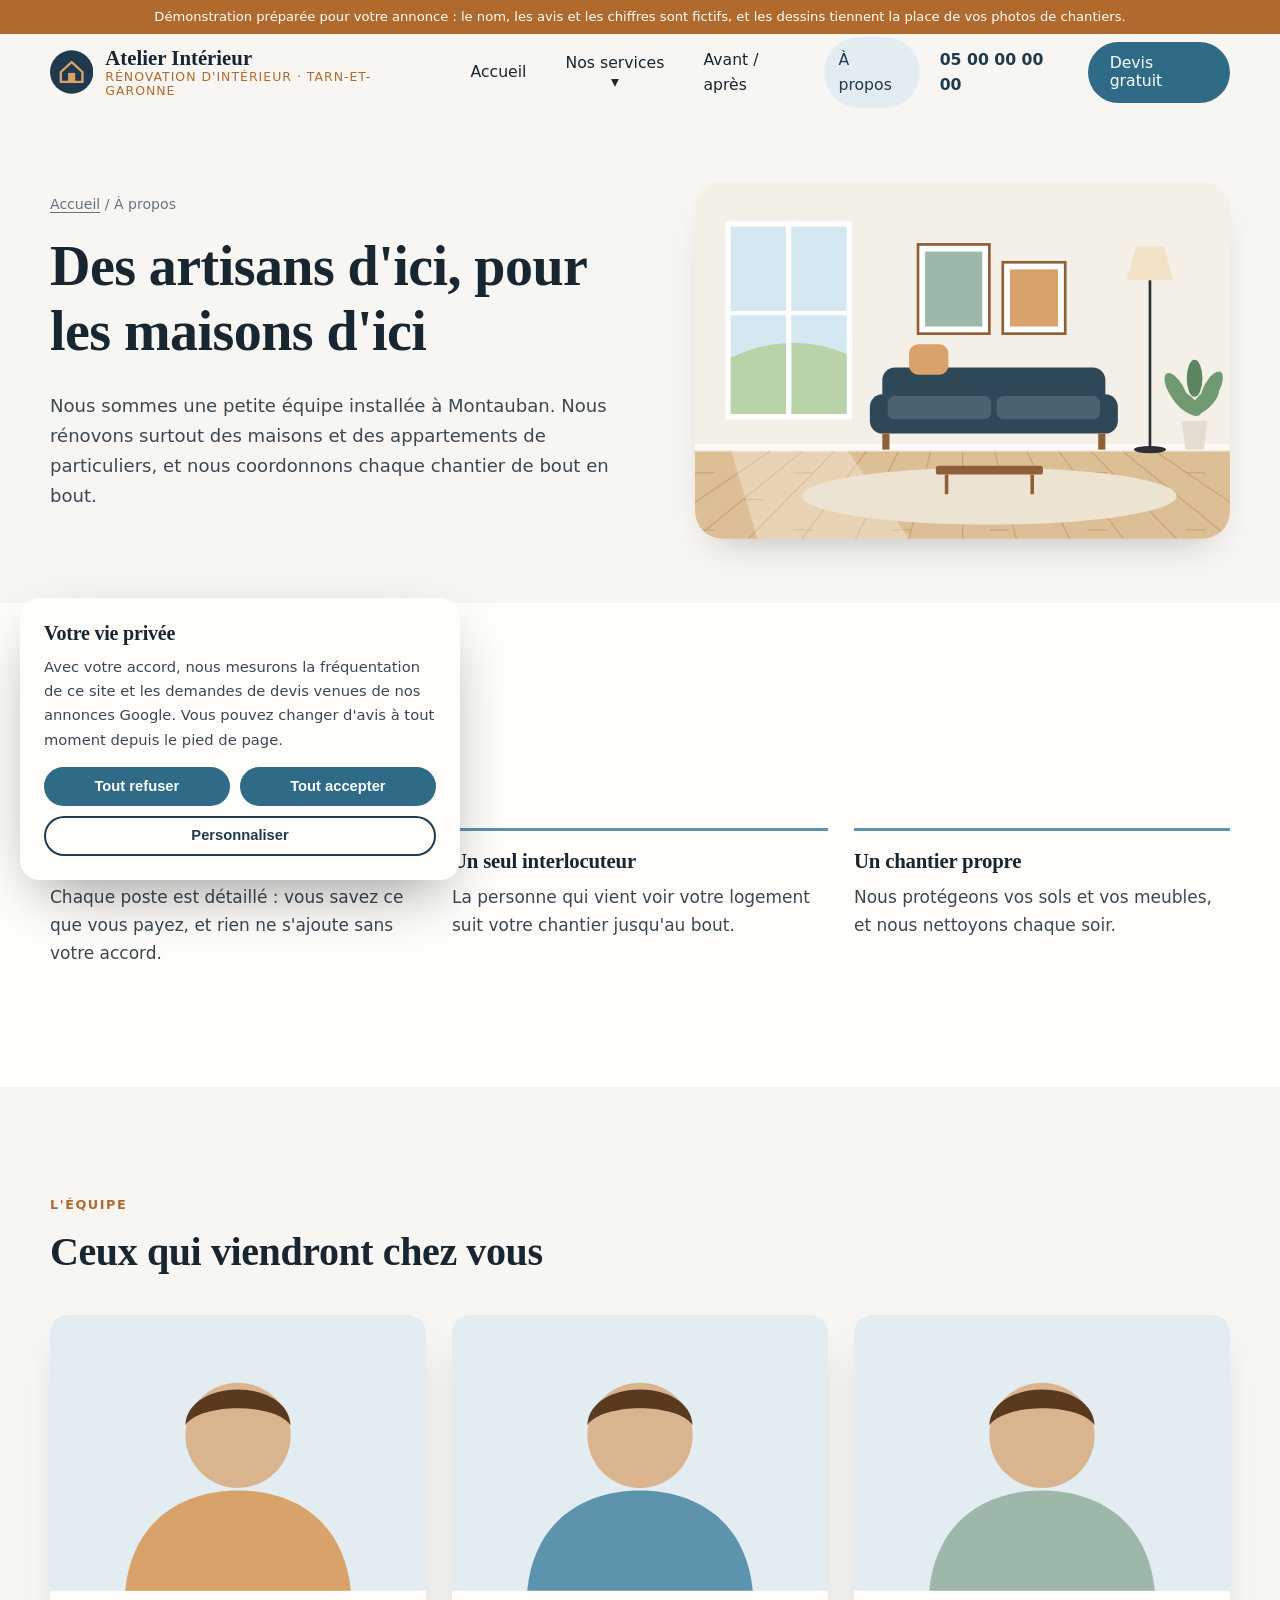
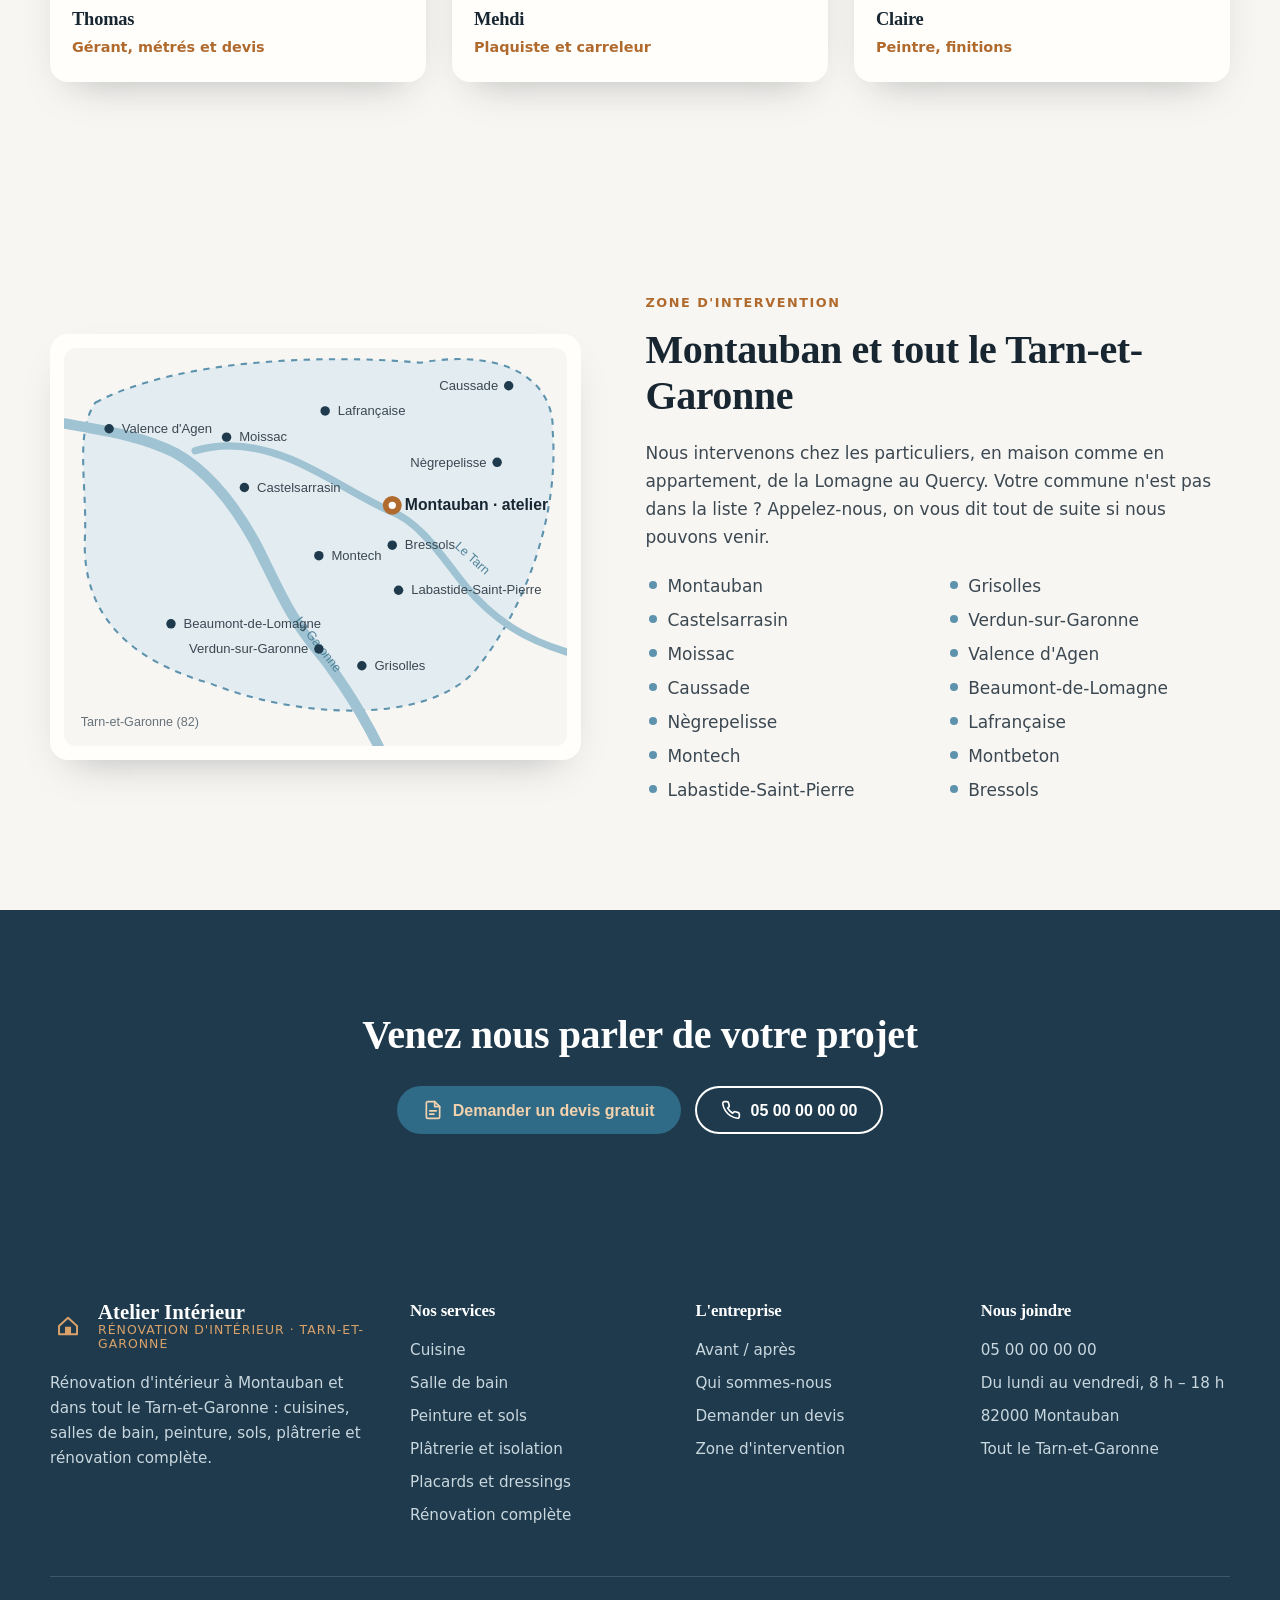
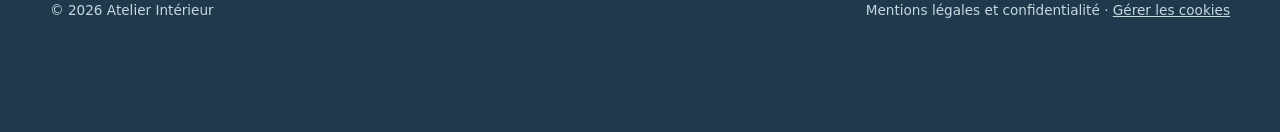
==== a-propos.html @ 53be9179 "Démo rénovation d'intérieur" ====
<!doctype html>
<html lang="fr">
<head>
  <meta charset="utf-8">
  <meta name="viewport" content="width=device-width, initial-scale=1">
  <title>Qui sommes-nous : artisans à Montauban | Atelier Intérieur</title>
  <meta name="description" content="Une équipe d'artisans de la rénovation installée à Montauban, au service des particuliers du Tarn-et-Garonne.">
  <!-- Démonstration : hors des moteurs de recherche. Le vrai site sera indexé. -->
  <meta name="robots" content="noindex, nofollow">
  <!-- Vrai site : balise Google Ads chargée après accord cookies ; conversion comptée à l'envoi du formulaire de devis et au clic sur le téléphone. -->
  <meta property="og:type" content="website">
  <meta property="og:locale" content="fr_FR">
  <meta property="og:title" content="Qui sommes-nous : artisans à Montauban | Atelier Intérieur">
  <meta property="og:description" content="Une équipe d'artisans de la rénovation installée à Montauban, au service des particuliers du Tarn-et-Garonne.">
  <meta name="theme-color" content="#1E3A4C">
  <link rel="icon" href="data:image/svg+xml,%3Csvg%20xmlns%3D%22http%3A%2F%2Fwww.w3.org%2F2000%2Fsvg%22%20viewBox%3D%220%200%2048%2048%22%20aria-hidden%3D%22true%22%3E%3Ccircle%20cx%3D%2224%22%20cy%3D%2224%22%20r%3D%2224%22%20fill%3D%22%231E3A4C%22%2F%3E%3Cpath%20d%3D%22M12%2024%20L24%2013%20L36%2024%20V35%20H12Z%22%20fill%3D%22none%22%20stroke%3D%22%23D9A26A%22%20stroke-width%3D%222.6%22%20stroke-linejoin%3D%22round%22%2F%3E%3Crect%20x%3D%2220%22%20y%3D%2225%22%20width%3D%228%22%20height%3D%2210%22%20fill%3D%22%23D9A26A%22%2F%3E%3C%2Fsvg%3E">
  <link rel="preload" href="assets/fonts/fraunces.woff2" as="font" type="font/woff2" crossorigin>
  <link rel="stylesheet" href="assets/style.css">
</head>
<body>
  <div class="bandeau-demo">Démonstration préparée pour votre annonce : le nom, les avis et les chiffres sont fictifs, et les dessins tiennent la place de vos photos de chantiers.</div>
  <header class="entete">
    <div class="conteneur">
      <a class="marque" href="index.html" aria-label="Atelier Intérieur, accueil"><svg viewBox="0 0 48 48" aria-hidden="true"><circle cx="24" cy="24" r="24" fill="#1E3A4C"/><path d="M12 24 L24 13 L36 24 V35 H12Z" fill="none" stroke="#D9A26A" stroke-width="2.6" stroke-linejoin="round"/><rect x="20" y="25" width="8" height="10" fill="#D9A26A"/></svg><span class="marque-nom"><strong>Atelier Intérieur</strong><span>Rénovation d'intérieur · Tarn-et-Garonne</span></span></a>
      <button class="bouton-menu" aria-label="Ouvrir le menu" aria-expanded="false" aria-controls="navigation"><span></span><span></span><span></span></button>
      <nav class="nav" id="navigation" aria-label="Navigation principale">
        <ul>
          <li><a href="index.html">Accueil</a></li>
          <li class="sous-menu"><button class="ouvrir-sous-menu" aria-expanded="false">Nos services ▾</button>
            <ul>
              <li><a href="cuisine.html">Rénovation de cuisine</a></li>
              <li><a href="salle-de-bain.html">Rénovation de salle de bain</a></li>
              <li><a href="peinture-sols-murs.html">Peinture, sols et murs</a></li>
              <li><a href="platrerie-isolation.html">Plâtrerie, cloisons et isolation</a></li>
              <li><a href="placards-dressing.html">Placards, dressings et menuiserie</a></li>
              <li><a href="renovation-complete.html">Rénovation complète</a></li>
            </ul>
          </li>
          <li><a href="realisations.html">Avant / après</a></li>
          <li><a href="a-propos.html" aria-current="page">À propos</a></li>
          <li><a class="tel-entete" href="tel:+33500000000">05 00 00 00 00</a></li>
          <li><a class="bouton" href="contact.html">Devis gratuit</a></li>
        </ul>
      </nav>
    </div>
  </header>
  <main>

    <section class="page-titre">
      <div class="conteneur">
        <div>
          <p class="fil"><a href="index.html">Accueil</a> / À propos</p>
          <h1>Des artisans d'ici, pour les maisons d'ici</h1>
          <p class="intro">Nous sommes une petite équipe installée à Montauban. Nous rénovons surtout des maisons et des appartements de particuliers, et nous coordonnons chaque chantier de bout en bout.</p>
        </div>
        <div class="illustration"><svg viewBox="0 0 600 400" role="img" aria-label="Séjour entièrement rénové : canapé, parquet, grande fenêtre" preserveAspectRatio="xMidYMid slice">
  <rect width="600" height="400" fill="#F4F0E8"/><rect y="300" width="600" height="100" fill="#DDBF95"/><line x1="84" y1="302" x2="-60" y2="400" stroke="#C9A67A" stroke-width="1.5"/><line x1="120" y1="302" x2="0" y2="400" stroke="#C9A67A" stroke-width="1.5"/><line x1="156" y1="302" x2="60" y2="400" stroke="#C9A67A" stroke-width="1.5"/><line x1="192" y1="302" x2="120" y2="400" stroke="#C9A67A" stroke-width="1.5"/><line x1="228" y1="302" x2="180" y2="400" stroke="#C9A67A" stroke-width="1.5"/><line x1="264" y1="302" x2="240" y2="400" stroke="#C9A67A" stroke-width="1.5"/><line x1="300" y1="302" x2="300" y2="400" stroke="#C9A67A" stroke-width="1.5"/><line x1="336" y1="302" x2="360" y2="400" stroke="#C9A67A" stroke-width="1.5"/><line x1="372" y1="302" x2="420" y2="400" stroke="#C9A67A" stroke-width="1.5"/><line x1="408" y1="302" x2="480" y2="400" stroke="#C9A67A" stroke-width="1.5"/><line x1="444" y1="302" x2="540" y2="400" stroke="#C9A67A" stroke-width="1.5"/><line x1="480" y1="302" x2="600" y2="400" stroke="#C9A67A" stroke-width="1.5"/><line x1="516" y1="302" x2="660" y2="400" stroke="#C9A67A" stroke-width="1.5"/><line x1="0" y1="326" x2="22" y2="326" stroke="#C9A67A" stroke-width="1.5"/><line x1="110" y1="326" x2="132" y2="326" stroke="#C9A67A" stroke-width="1.5"/><line x1="220" y1="326" x2="242" y2="326" stroke="#C9A67A" stroke-width="1.5"/><line x1="330" y1="326" x2="352" y2="326" stroke="#C9A67A" stroke-width="1.5"/><line x1="440" y1="326" x2="462" y2="326" stroke="#C9A67A" stroke-width="1.5"/><line x1="550" y1="326" x2="572" y2="326" stroke="#C9A67A" stroke-width="1.5"/><line x1="55" y1="356" x2="77" y2="356" stroke="#C9A67A" stroke-width="1.5"/><line x1="165" y1="356" x2="187" y2="356" stroke="#C9A67A" stroke-width="1.5"/><line x1="275" y1="356" x2="297" y2="356" stroke="#C9A67A" stroke-width="1.5"/><line x1="385" y1="356" x2="407" y2="356" stroke="#C9A67A" stroke-width="1.5"/><line x1="495" y1="356" x2="517" y2="356" stroke="#C9A67A" stroke-width="1.5"/><line x1="605" y1="356" x2="627" y2="356" stroke="#C9A67A" stroke-width="1.5"/><line x1="0" y1="390" x2="22" y2="390" stroke="#C9A67A" stroke-width="1.5"/><line x1="110" y1="390" x2="132" y2="390" stroke="#C9A67A" stroke-width="1.5"/><line x1="220" y1="390" x2="242" y2="390" stroke="#C9A67A" stroke-width="1.5"/><line x1="330" y1="390" x2="352" y2="390" stroke="#C9A67A" stroke-width="1.5"/><line x1="440" y1="390" x2="462" y2="390" stroke="#C9A67A" stroke-width="1.5"/><line x1="550" y1="390" x2="572" y2="390" stroke="#C9A67A" stroke-width="1.5"/>
  <rect y="294" width="600" height="8" fill="#FFFFFF" opacity=".75"/>
  <path d="M40 300 L170 300 L240 400 L70 400Z" fill="#FFFFFF" opacity=".3"/><rect x="34" y="44" width="142" height="222" fill="#FFFFFF"/><rect x="40" y="50" width="130" height="210" fill="#D3E8F1"/><path d="M40 197 Q105 165.5 170 192.8 V260 H40Z" fill="#B9D3A8"/><rect x="102" y="50" width="6" height="210" fill="#FFFFFF"/><rect x="40" y="144.5" width="130" height="5" fill="#FFFFFF"/><rect x="250" y="70" width="80" height="100" fill="#FFFFFF" stroke="#8E5F38" stroke-width="3"/><rect x="258" y="78" width="64" height="84" fill="#9DB8A8"/><rect x="345" y="90" width="70" height="80" fill="#FFFFFF" stroke="#8E5F38" stroke-width="3"/><rect x="353" y="98" width="54" height="64" fill="#D9A26A"/><ellipse cx="330" cy="352" rx="210" ry="32" fill="#EDE3D3"/><rect x="210" y="208" width="250" height="58" rx="14" fill="#2F4858"/><rect x="196" y="238" width="278" height="44" rx="14" fill="#2F4858"/><rect x="216" y="240" width="116" height="26" rx="8" fill="#FFFFFF" opacity=".14"/><rect x="338" y="240" width="116" height="26" rx="8" fill="#FFFFFF" opacity=".14"/><rect x="210" y="282" width="8" height="18" fill="#8E5F38"/><rect x="452" y="282" width="8" height="18" fill="#8E5F38"/><rect x="240" y="182" width="44" height="34" rx="10" fill="#D9A26A"/><rect x="270" y="318" width="120" height="10" rx="3" fill="#8E5F38"/><line x1="282" y1="328" x2="282" y2="350" stroke="#8E5F38" stroke-width="4"/><line x1="378" y1="328" x2="378" y2="350" stroke="#8E5F38" stroke-width="4"/><line x1="510" y1="300" x2="510" y2="110" stroke="#2B2F33" stroke-width="3"/><path d="M484 110 L536 110 L526 72 L494 72Z" fill="#F2E3C6"/><ellipse cx="510" cy="300" rx="18" ry="4" fill="#2B2F33"/><path d="M545.6 268 L574.4 268 L570.4 300 L549.6 300Z" fill="#E4DCCF"/><ellipse cx="539.2" cy="232.8" rx="8.8" ry="20.8" fill="#6F9A72" transform="rotate(-30 539.2 232.8)"/><ellipse cx="560" cy="220" rx="8.8" ry="20.8" fill="#5B8560" transform="rotate(0 560 220)"/><ellipse cx="579.2" cy="231.2" rx="8.8" ry="20.8" fill="#6F9A72" transform="rotate(28 579.2 231.2)"/><ellipse cx="550.4" cy="247.2" rx="8.8" ry="20.8" fill="#6F9A72" transform="rotate(-50 550.4 247.2)"/><ellipse cx="571.2" cy="245.6" rx="8.8" ry="20.8" fill="#6F9A72" transform="rotate(46 571.2 245.6)"/></svg></div>
      </div>
    </section>
    <section class="fond-blanc">
      <div class="conteneur">
        <span class="surtitre">Ce qui compte pour nous</span>
        <h2>Notre façon de travailler</h2>
        <div class="valeurs">
          <div><h3>Un devis qu'on comprend</h3><p>Chaque poste est détaillé : vous savez ce que vous payez, et rien ne s'ajoute sans votre accord.</p></div>
          <div><h3>Un seul interlocuteur</h3><p>La personne qui vient voir votre logement suit votre chantier jusqu'au bout.</p></div>
          <div><h3>Un chantier propre</h3><p>Nous protégeons vos sols et vos meubles, et nous nettoyons chaque soir.</p></div>
        </div>
      </div>
    </section>
    <section>
      <div class="conteneur">
        <span class="surtitre">L'équipe</span>
        <h2>Ceux qui viendront chez vous</h2>
        <div class="equipe">
          <div class="membre"><svg viewBox="0 0 300 220" role="img" aria-label="Portrait de Thomas, à remplacer par une photo"><rect width="300" height="220" fill="#E3ECF1"/><circle cx="150" cy="96" r="42" fill="#D9B48F"/><path d="M60 220 C66 160 110 140 150 140 C190 140 234 160 240 220Z" fill="#D9A26A"/><path d="M108 88 C110 50 190 50 192 88 C180 70 120 70 108 88Z" fill="#5A3A1F"/></svg><div class="corps"><h3>Thomas</h3><span class="role">Gérant, métrés et devis</span></div></div>
          <div class="membre"><svg viewBox="0 0 300 220" role="img" aria-label="Portrait de Mehdi, à remplacer par une photo"><rect width="300" height="220" fill="#E3ECF1"/><circle cx="150" cy="96" r="42" fill="#D9B48F"/><path d="M60 220 C66 160 110 140 150 140 C190 140 234 160 240 220Z" fill="#5E93AE"/><path d="M108 88 C110 50 190 50 192 88 C180 70 120 70 108 88Z" fill="#5A3A1F"/></svg><div class="corps"><h3>Mehdi</h3><span class="role">Plaquiste et carreleur</span></div></div>
          <div class="membre"><svg viewBox="0 0 300 220" role="img" aria-label="Portrait de Claire, à remplacer par une photo"><rect width="300" height="220" fill="#E3ECF1"/><circle cx="150" cy="96" r="42" fill="#D9B48F"/><path d="M60 220 C66 160 110 140 150 140 C190 140 234 160 240 220Z" fill="#9DB8A8"/><path d="M108 88 C110 50 190 50 192 88 C180 70 120 70 108 88Z" fill="#5A3A1F"/></svg><div class="corps"><h3>Claire</h3><span class="role">Peintre, finitions</span></div></div>
        </div>
      </div>
    </section>
    
    <section id="zone">
      <div class="conteneur bloc-zone">
        <div class="carte-zone"><svg viewBox="80 40 480 380" role="img" aria-label="Carte de notre zone d'intervention dans le Tarn-et-Garonne" font-family="Inter, sans-serif">
    <rect x="80" y="40" width="480" height="380" fill="#F8F6F2" rx="12"/>
    <path d="M110 92 C190 50 330 46 420 54 C500 40 548 70 546 120 C552 200 520 290 470 350 C420 400 300 392 220 360 C150 340 96 300 100 220 C102 170 90 120 110 92Z" fill="#E3ECF1" stroke="#5E93AE" stroke-width="2" stroke-dasharray="6 6"/>
    <path d="M380 420 C360 380 340 350 315 320 C292 290 280 260 262 225 C246 196 222 160 186 140 C150 122 112 118 80 112" fill="none" stroke="#9FC3D2" stroke-width="10" stroke-linecap="round"/>
    <path d="M560 330 C520 318 490 300 462 266 C440 238 418 205 392 196 C360 182 330 160 296 146 C262 132 232 130 205 138" fill="none" stroke="#9FC3D2" stroke-width="7" stroke-linecap="round"/>
    <text x="300" y="300" font-size="12" fill="#4F8297" transform="rotate(52 300 300)">La Garonne</text>
    <text x="452" y="230" font-size="12" fill="#4F8297" transform="rotate(42 452 230)">Le Tarn</text>
    <text x="96" y="400" font-size="12" fill="#66727B">Tarn-et-Garonne (82)</text>
    <g><circle cx="393" cy="190" r="9" fill="#B06A2E"/><circle cx="393" cy="190" r="3.5" fill="#fff"/><text x="405" y="194" font-size="15" font-weight="700" text-anchor="start" fill="#172631">Montauban · atelier</text></g><g><circle cx="252" cy="173" r="4.5" fill="#1E3A4C"/><text x="264" y="177" font-size="12.5"  text-anchor="start" fill="#3B4852">Castelsarrasin</text></g><g><circle cx="235" cy="125" r="4.5" fill="#1E3A4C"/><text x="247" y="129" font-size="12.5"  text-anchor="start" fill="#3B4852">Moissac</text></g><g><circle cx="504" cy="76" r="4.5" fill="#1E3A4C"/><text x="494" y="80" font-size="12.5"  text-anchor="end" fill="#3B4852">Caussade</text></g><g><circle cx="493" cy="149" r="4.5" fill="#1E3A4C"/><text x="483" y="153" font-size="12.5"  text-anchor="end" fill="#3B4852">Nègrepelisse</text></g><g><circle cx="323" cy="238" r="4.5" fill="#1E3A4C"/><text x="335" y="242" font-size="12.5"  text-anchor="start" fill="#3B4852">Montech</text></g><g><circle cx="399" cy="271" r="4.5" fill="#1E3A4C"/><text x="411" y="275" font-size="12.5"  text-anchor="start" fill="#3B4852">Labastide-Saint-Pierre</text></g><g><circle cx="364" cy="343" r="4.5" fill="#1E3A4C"/><text x="376" y="347" font-size="12.5"  text-anchor="start" fill="#3B4852">Grisolles</text></g><g><circle cx="323" cy="327" r="4.5" fill="#1E3A4C"/><text x="313" y="331" font-size="12.5"  text-anchor="end" fill="#3B4852">Verdun-sur-Garonne</text></g><g><circle cx="123" cy="117" r="4.5" fill="#1E3A4C"/><text x="135" y="121" font-size="12.5"  text-anchor="start" fill="#3B4852">Valence d'Agen</text></g><g><circle cx="182" cy="303" r="4.5" fill="#1E3A4C"/><text x="194" y="307" font-size="12.5"  text-anchor="start" fill="#3B4852">Beaumont-de-Lomagne</text></g><g><circle cx="329" cy="100" r="4.5" fill="#1E3A4C"/><text x="341" y="104" font-size="12.5"  text-anchor="start" fill="#3B4852">Lafrançaise</text></g><g><circle cx="393" cy="228" r="4.5" fill="#1E3A4C"/><text x="405" y="232" font-size="12.5"  text-anchor="start" fill="#3B4852">Bressols</text></g>
  </svg></div>
        <div>
          <span class="surtitre">Zone d'intervention</span>
          <h2>Montauban et tout le Tarn-et-Garonne</h2>
          <p>Nous intervenons chez les particuliers, en maison comme en appartement, de la Lomagne au Quercy. Votre commune n'est pas dans la liste ? Appelez-nous, on vous dit tout de suite si nous pouvons venir.</p>
          <ul class="communes"><li>Montauban</li><li>Castelsarrasin</li><li>Moissac</li><li>Caussade</li><li>Nègrepelisse</li><li>Montech</li><li>Labastide-Saint-Pierre</li><li>Grisolles</li><li>Verdun-sur-Garonne</li><li>Valence d'Agen</li><li>Beaumont-de-Lomagne</li><li>Lafrançaise</li><li>Montbeton</li><li>Bressols</li></ul>
        </div>
      </div>
    </section>
    <section class="fond-foret appel">
      <div class="conteneur"><h2>Venez nous parler de votre projet</h2><div class="boutons"><a class="bouton" href="contact.html"><svg viewBox="0 0 24 24" fill="none" stroke="currentColor" stroke-width="2" stroke-linecap="round" stroke-linejoin="round" aria-hidden="true"><path d="M14 2H6a2 2 0 0 0-2 2v16a2 2 0 0 0 2 2h12a2 2 0 0 0 2-2V8z"/><path d="M14 2v6h6M8 13h8M8 17h5"/></svg>Demander un devis gratuit</a><a class="bouton bouton-ligne" href="tel:+33500000000"><svg viewBox="0 0 24 24" fill="none" stroke="currentColor" stroke-width="2" stroke-linecap="round" stroke-linejoin="round" aria-hidden="true"><path d="M22 16.9v3a2 2 0 0 1-2.2 2 19.8 19.8 0 0 1-8.6-3.1 19.5 19.5 0 0 1-6-6A19.8 19.8 0 0 1 2.1 4.2 2 2 0 0 1 4.1 2h3a2 2 0 0 1 2 1.7c.1.9.4 1.8.7 2.7a2 2 0 0 1-.5 2.1L8 9.8a16 16 0 0 0 6 6l1.3-1.3a2 2 0 0 1 2.1-.4c.9.3 1.8.6 2.7.7a2 2 0 0 1 1.7 2z"/></svg>05 00 00 00 00</a></div></div>
    </section>
  </main>
  <footer class="pied">
    <div class="conteneur">
      <div class="grille">
        <div>
          <a class="marque" href="index.html" aria-label="Accueil"><svg viewBox="0 0 48 48" aria-hidden="true"><circle cx="24" cy="24" r="24" fill="#1E3A4C"/><path d="M12 24 L24 13 L36 24 V35 H12Z" fill="none" stroke="#D9A26A" stroke-width="2.6" stroke-linejoin="round"/><rect x="20" y="25" width="8" height="10" fill="#D9A26A"/></svg><span class="marque-nom"><strong>Atelier Intérieur</strong><span>Rénovation d'intérieur · Tarn-et-Garonne</span></span></a>
          <p style="margin-top:20px;max-width:330px">Rénovation d'intérieur à Montauban et dans tout le Tarn-et-Garonne : cuisines, salles de bain, peinture, sols, plâtrerie et rénovation complète.</p>
        </div>
        <div>
          <h4>Nos services</h4>
          <ul><li><a href="cuisine.html">Cuisine</a></li><li><a href="salle-de-bain.html">Salle de bain</a></li><li><a href="peinture-sols-murs.html">Peinture et sols</a></li><li><a href="platrerie-isolation.html">Plâtrerie et isolation</a></li><li><a href="placards-dressing.html">Placards et dressings</a></li><li><a href="renovation-complete.html">Rénovation complète</a></li></ul>
        </div>
        <div>
          <h4>L'entreprise</h4>
          <ul><li><a href="realisations.html">Avant / après</a></li><li><a href="a-propos.html">Qui sommes-nous</a></li><li><a href="contact.html">Demander un devis</a></li><li><a href="contact.html#zone">Zone d'intervention</a></li></ul>
        </div>
        <div>
          <h4>Nous joindre</h4>
          <ul><li><a href="tel:+33500000000">05 00 00 00 00</a></li><li>Du lundi au vendredi, 8 h – 18 h</li><li>82000 Montauban</li><li>Tout le Tarn-et-Garonne</li></ul>
        </div>
      </div>
      <div class="pied-bas">
        <span>© <span data-annee>2026</span> Atelier Intérieur</span>
        <span><a href="mentions-legales.html">Mentions légales et confidentialité</a> · <button class="lien-bouton" data-gerer-cookies>Gérer les cookies</button></span>
      </div>
    </div>
  </footer>
  <div class="barre-mobile">
    <a class="bouton bouton-ligne" href="tel:+33500000000"><svg viewBox="0 0 24 24" fill="none" stroke="currentColor" stroke-width="2" stroke-linecap="round" stroke-linejoin="round" aria-hidden="true"><path d="M22 16.9v3a2 2 0 0 1-2.2 2 19.8 19.8 0 0 1-8.6-3.1 19.5 19.5 0 0 1-6-6A19.8 19.8 0 0 1 2.1 4.2 2 2 0 0 1 4.1 2h3a2 2 0 0 1 2 1.7c.1.9.4 1.8.7 2.7a2 2 0 0 1-.5 2.1L8 9.8a16 16 0 0 0 6 6l1.3-1.3a2 2 0 0 1 2.1-.4c.9.3 1.8.6 2.7.7a2 2 0 0 1 1.7 2z"/></svg>Appeler</a>
    <a class="bouton" href="contact.html"><svg viewBox="0 0 24 24" fill="none" stroke="currentColor" stroke-width="2" stroke-linecap="round" stroke-linejoin="round" aria-hidden="true"><path d="M14 2H6a2 2 0 0 0-2 2v16a2 2 0 0 0 2 2h12a2 2 0 0 0 2-2V8z"/><path d="M14 2v6h6M8 13h8M8 17h5"/></svg>Demander un devis</a>
  </div>
  <div class="cookies" role="dialog" aria-labelledby="cookies-titre">
    <h2 id="cookies-titre">Votre vie privée</h2>
    <p>Avec votre accord, nous mesurons la fréquentation de ce site et les demandes de devis venues de nos annonces Google. Vous pouvez changer d'avis à tout moment depuis le pied de page.</p>
    <div class="cookies-actions">
      <button class="bouton" data-cookies="refuser">Tout refuser</button>
      <button class="bouton" data-cookies="accepter">Tout accepter</button>
      <button class="bouton bouton-ligne" data-cookies="personnaliser">Personnaliser</button>
    </div>
    <div class="cookies-detail">
      <div class="categorie"><div><strong>Nécessaires</strong><span>Mémorisent votre choix pendant six mois. Toujours actifs.</span></div><input type="checkbox" class="interrupteur" checked disabled aria-label="Cookies nécessaires, toujours actifs"></div>
      <div class="categorie"><div><strong>Mesure et annonces</strong><span>Statistiques de fréquentation et suivi des demandes venues de nos annonces Google Ads, sans revente.</span></div><input type="checkbox" class="interrupteur" id="mesure-audience" aria-label="Mesure et annonces"></div>
      <div class="cookies-actions"><button class="bouton" data-cookies="enregistrer">Enregistrer mes choix</button></div>
    </div>
  </div>
  <script src="assets/site.js" defer></script>
</body>
</html>
---- assets/style.css ----
/* Démo rénovation d'intérieur : tons clairs et lumineux (blanc cassé, bleu ardoise, cuivre), appel et devis à portée de pouce */
@font-face { font-family: "Fraunces"; src: url("fonts/fraunces.woff2") format("woff2"); font-weight: 400 700; font-display: swap; }
@font-face { font-family: "Inter"; src: url("fonts/inter.woff2") format("woff2"); font-weight: 100 900; font-display: swap; }

:root {
  --foret: #1E3A4C;
  --vert: #2F6A86;
  --feuille: #5E93AE;
  --sauge: #B9CCD6;
  --sauge-pale: #E3ECF1;
  --beige: #F8F6F2;
  --sable: #EFE8DD;
  --bois: #B06A2E;
  --bois-clair: #D9A26A;
  --encre: #172631;
  --texte: #3B4852;
  --discret: #66727B;
  --blanc: #FFFEFB;
  --rayon: 18px;
  --ombre: 0 18px 40px -22px rgba(23, 38, 49, .35);
}

*, *::before, *::after { box-sizing: border-box; }
html { scroll-behavior: smooth; -webkit-text-size-adjust: 100%; }
body { margin: 0; font-family: "Inter", system-ui, sans-serif; font-size: 17px; line-height: 1.65; color: var(--texte); background: var(--beige); }
img, svg { display: block; max-width: 100%; }
a { color: var(--vert); text-underline-offset: 3px; }
a:hover { color: var(--foret); }
h1, h2, h3, h4 { font-family: "Fraunces", Georgia, serif; color: var(--encre); line-height: 1.15; margin: 0 0 .5em; font-weight: 600; letter-spacing: -.01em; }
h1 { font-size: clamp(2.1rem, 5vw, 3.5rem); }
h2 { font-size: clamp(1.7rem, 3.4vw, 2.5rem); }
h3 { font-size: 1.3rem; }
p { margin: 0 0 1em; }
:focus-visible { outline: 3px solid var(--bois-clair); outline-offset: 3px; }
.conteneur { width: min(1180px, 100% - 40px); margin-inline: auto; }
section { padding: clamp(56px, 8vw, 104px) 0; }
.surtitre { display: inline-block; font-size: .8rem; font-weight: 600; letter-spacing: .12em; text-transform: uppercase; color: var(--bois); margin-bottom: 14px; }
.intro { font-size: 1.13rem; max-width: 640px; }
.centre { text-align: center; }
.centre .intro { margin-inline: auto; }
.fond-sable { background: var(--sable); }
.fond-foret { background: var(--foret); color: #E6EEF3; }
.fond-foret h2, .fond-foret h3 { color: #fff; }
.fond-foret a { color: #F2D2AE; }
.fond-blanc { background: var(--blanc); }

/* Bandeau de démonstration */
.bandeau-demo { background: var(--bois); color: #fff; font-size: .82rem; text-align: center; padding: 8px 16px; line-height: 1.4; }

/* Boutons */
.bouton { display: inline-flex; align-items: center; gap: 10px; background: var(--vert); color: #fff; border: 0; border-radius: 999px; padding: 14px 26px; font: 600 1rem/1.2 "Inter", sans-serif; text-decoration: none; cursor: pointer; transition: background .2s, transform .2s; }
.bouton:hover { background: var(--foret); color: #fff; transform: translateY(-1px); }
.bouton svg { width: 20px; height: 20px; flex: none; }
.bouton-bois { background: var(--bois); }
.bouton-bois:hover { background: #8E5626; }
.bouton-ligne { background: transparent; color: var(--foret); box-shadow: inset 0 0 0 2px var(--foret); }
.bouton-ligne:hover { background: var(--foret); color: #fff; }
.fond-foret .bouton-ligne { color: #fff; box-shadow: inset 0 0 0 2px #fff; }
.boutons { display: flex; flex-wrap: wrap; gap: 14px; margin-top: 28px; }
.lien-bouton { background: none; border: 0; padding: 0; font: inherit; color: inherit; text-decoration: underline; cursor: pointer; }

/* En-tête */
.entete { position: sticky; top: 0; z-index: 50; background: rgba(248, 246, 242, .94); backdrop-filter: blur(8px); transition: box-shadow .2s; }
.entete.defile { box-shadow: 0 6px 24px -14px rgba(23, 38, 49, .4); }
.entete .conteneur { display: flex; align-items: center; justify-content: space-between; gap: 20px; min-height: 76px; }
.marque { display: flex; align-items: center; gap: 12px; text-decoration: none; color: var(--encre); }
.marque svg { width: 44px; height: 44px; }
.marque-nom { display: flex; flex-direction: column; line-height: 1.1; }
.marque-nom strong { font-family: "Fraunces", serif; font-size: 1.3rem; font-weight: 600; }
.marque-nom span { font-size: .78rem; letter-spacing: .08em; text-transform: uppercase; color: var(--bois); }
.nav ul { list-style: none; margin: 0; padding: 0; display: flex; align-items: center; gap: 6px; }
.nav a, .nav .ouvrir-sous-menu { display: block; padding: 10px 14px; border-radius: 999px; color: var(--encre); text-decoration: none; font-weight: 500; font-size: .98rem; background: none; border: 0; font-family: inherit; cursor: pointer; }
.nav a:hover, .nav .ouvrir-sous-menu:hover, .nav a[aria-current="page"] { background: var(--sauge-pale); color: var(--foret); }
.nav .tel-entete { font-weight: 600; color: var(--foret); }
.nav .bouton { color: #fff; background: var(--vert); padding: 12px 22px; }
.nav .bouton:hover { background: var(--foret); color: #fff; }
.sous-menu { position: relative; }
.sous-menu ul { display: none; position: absolute; top: calc(100% + 6px); left: 0; min-width: 270px; background: var(--blanc); border-radius: 16px; box-shadow: var(--ombre); padding: 10px; flex-direction: column; align-items: stretch; gap: 2px; }
/* Pont invisible sur l'écart entre le bouton et le menu : la souris qui descend ne quitte pas le survol */
.sous-menu ul::before { content: ""; position: absolute; left: 0; right: 0; top: -12px; height: 12px; }
/* Ouvert au survol, au clic (classe « ouvert »), ou au clavier ; un clic de souris ne le bloque pas ouvert par le focus */
.sous-menu:hover ul, .sous-menu:has(:focus-visible) ul, .sous-menu.ouvert ul { display: flex; }
.sous-menu ul a { border-radius: 10px; }
.bouton-menu { display: none; width: 48px; height: 48px; border: 0; background: var(--sauge-pale); border-radius: 12px; cursor: pointer; flex-direction: column; justify-content: center; align-items: center; gap: 5px; }
.bouton-menu span { width: 22px; height: 2px; background: var(--foret); border-radius: 2px; }

/* Héros */
.heros { padding: clamp(36px, 6vw, 72px) 0 clamp(56px, 7vw, 96px); }
.heros .conteneur { display: grid; grid-template-columns: 1.05fr 1fr; gap: clamp(28px, 5vw, 64px); align-items: center; }
.heros .intro { font-size: 1.2rem; }
.note-google { display: inline-flex; align-items: center; gap: 10px; margin-top: 26px; background: var(--blanc); border-radius: 999px; padding: 8px 18px 8px 10px; box-shadow: var(--ombre); font-size: .92rem; color: var(--encre); text-decoration: none; }
.note-google .etoiles { color: #D9A33B; letter-spacing: 2px; }
.illustration { border-radius: 28px; overflow: hidden; box-shadow: var(--ombre); background: var(--sable); position: relative; }
.illustration svg { width: 100%; height: auto; }
.illustration .legende-photo { position: absolute; left: 14px; bottom: 14px; background: rgba(255, 253, 248, .9); color: var(--discret); font-size: .75rem; padding: 4px 10px; border-radius: 999px; }
.heros .illustration { border-radius: 200px 28px 28px 28px; }

/* Services */
.grille-services { display: grid; grid-template-columns: repeat(3, 1fr); gap: 26px; margin-top: 44px; }
.carte-service { background: var(--blanc); border-radius: var(--rayon); overflow: hidden; box-shadow: var(--ombre); text-decoration: none; color: var(--texte); display: flex; flex-direction: column; transition: transform .25s; }
.carte-service:hover { transform: translateY(-4px); color: var(--texte); }
.carte-service .corps { padding: 22px 24px 26px; display: flex; flex-direction: column; flex: 1; }
.carte-service p { font-size: .96rem; flex: 1; }
.carte-service .suite { font-weight: 600; color: var(--vert); }

/* Entretien à l'année */
.bloc-entretien { display: grid; grid-template-columns: 1.1fr 1fr; gap: clamp(28px, 5vw, 64px); align-items: center; }
.calendrier { display: grid; grid-template-columns: repeat(12, 1fr); gap: 4px; margin: 24px 0 8px; }
.calendrier span { text-align: center; font-size: .72rem; padding: 10px 0 8px; border-radius: 8px; background: rgba(255, 255, 255, .08); }
.calendrier span.actif { background: var(--feuille); color: #fff; font-weight: 600; }
.credit-impot { background: var(--blanc); color: var(--texte); border-radius: var(--rayon); padding: 30px; box-shadow: var(--ombre); }
.credit-impot .gros { font-family: "Fraunces", serif; font-size: 4rem; line-height: 1; color: var(--vert); font-weight: 600; }
.credit-impot h3 { margin-top: 10px; }
.fond-foret .credit-impot h3 { color: var(--encre); }
.petit { font-size: .82rem; color: var(--discret); }
.fond-foret .petit { color: #BFD0DA; }
.fond-foret .credit-impot .petit { color: var(--discret); }

/* Étapes */
.etapes { display: grid; grid-template-columns: repeat(4, 1fr); gap: 22px; margin-top: 40px; counter-reset: etape; list-style: none; padding: 0; }
.etapes li { background: var(--blanc); border-radius: var(--rayon); padding: 26px 22px; position: relative; box-shadow: var(--ombre); }
.etapes li::before { counter-increment: etape; content: counter(etape); display: grid; place-items: center; width: 42px; height: 42px; border-radius: 50%; background: var(--sauge-pale); color: var(--foret); font: 600 1.2rem "Fraunces", serif; margin-bottom: 14px; }
.etapes h3 { font-size: 1.12rem; }
.etapes p { font-size: .95rem; margin: 0; }

/* Réalisations */
.grille-realisations { display: grid; grid-template-columns: repeat(3, 1fr); gap: 26px; margin-top: 40px; }
.realisation { background: var(--blanc); border-radius: var(--rayon); overflow: hidden; box-shadow: var(--ombre); }
.realisation[hidden] { display: none; }
.realisation .corps { padding: 20px 22px 24px; }
.realisation .lieu { font-size: .85rem; color: var(--bois); font-weight: 600; letter-spacing: .04em; text-transform: uppercase; }
.realisation h3 { margin: 6px 0 8px; font-size: 1.2rem; }
.realisation p { font-size: .95rem; margin: 0; }
.avant-apres { position: relative; aspect-ratio: 3 / 2; overflow: hidden; background: var(--sable); --pos: 50%; }
.avant-apres .avant, .avant-apres .apres { position: absolute; inset: 0; }
.avant-apres svg { position: absolute; inset: 0; width: 100%; height: 100%; }
.avant-apres .apres { clip-path: inset(0 0 0 var(--pos)); }
.avant-apres .poignee { position: absolute; top: 0; bottom: 0; left: var(--pos); width: 3px; background: #fff; transform: translateX(-50%); pointer-events: none; }
.avant-apres .poignee::after { content: "⇆"; position: absolute; top: 50%; left: 50%; transform: translate(-50%, -50%); width: 40px; height: 40px; border-radius: 50%; background: #fff; color: var(--foret); display: grid; place-items: center; font-size: 1.1rem; box-shadow: 0 4px 14px rgba(0, 0, 0, .25); }
.avant-apres input[type=range] { position: absolute; inset: 0; width: 100%; height: 100%; opacity: 0; cursor: ew-resize; margin: 0; }
.avant-apres .etiquette { position: absolute; top: 12px; background: rgba(23, 38, 49, .75); color: #fff; font-size: .72rem; font-weight: 600; letter-spacing: .08em; text-transform: uppercase; padding: 4px 10px; border-radius: 999px; pointer-events: none; }
.avant-apres .etiquette.g { left: 12px; }
.avant-apres .etiquette.d { right: 12px; }
.filtres { display: flex; flex-wrap: wrap; gap: 10px; margin-top: 30px; }
.filtre { border: 0; background: var(--blanc); color: var(--foret); border-radius: 999px; padding: 10px 18px; font: 500 .95rem "Inter", sans-serif; cursor: pointer; box-shadow: inset 0 0 0 1.5px var(--sauge); }
.filtre[aria-pressed="true"] { background: var(--foret); color: #fff; box-shadow: none; }
.encart { background: var(--sauge-pale); border-radius: var(--rayon); padding: 22px 26px; margin-top: 36px; display: flex; gap: 18px; align-items: flex-start; }
.encart svg { width: 34px; height: 34px; flex: none; color: var(--vert); }
.encart p { margin: 0; }

/* Avis */
.grille-avis { display: grid; grid-template-columns: repeat(3, 1fr); gap: 24px; margin-top: 40px; }
.avis { background: var(--blanc); border-radius: var(--rayon); padding: 26px; box-shadow: var(--ombre); display: flex; flex-direction: column; }
.avis .etoiles { color: #D9A33B; letter-spacing: 3px; font-size: 1.05rem; }
.avis blockquote { margin: 12px 0 18px; font-size: 1rem; flex: 1; }
.avis .auteur { display: flex; align-items: center; gap: 12px; font-size: .9rem; }
.avis .initiale { width: 40px; height: 40px; border-radius: 50%; display: grid; place-items: center; background: var(--sauge-pale); color: var(--foret); font-weight: 600; }
.avis .auteur span { color: var(--discret); display: block; font-size: .82rem; }

/* Zone d'intervention */
.bloc-zone { display: grid; grid-template-columns: 1fr 1.1fr; gap: clamp(28px, 5vw, 64px); align-items: center; }
.carte-zone { background: var(--blanc); border-radius: var(--rayon); box-shadow: var(--ombre); padding: 14px; }
.communes { columns: 2; padding: 0; list-style: none; margin: 18px 0 0; }
.communes li { padding: 3px 0 3px 22px; position: relative; break-inside: avoid; }
.communes li::before { content: ""; position: absolute; left: 4px; top: 12px; width: 8px; height: 8px; border-radius: 50%; background: var(--feuille); }

/* Appel à l'action */
.appel { text-align: center; }
.appel .boutons { justify-content: center; }

/* Pages intérieures */
.page-titre { padding: clamp(40px, 6vw, 72px) 0 clamp(40px, 6vw, 64px); }
.page-titre .conteneur { display: grid; grid-template-columns: 1.1fr 1fr; gap: clamp(28px, 5vw, 56px); align-items: center; }
.page-titre.simple .conteneur { grid-template-columns: 1fr; }
.fil { font-size: .88rem; color: var(--discret); margin-bottom: 18px; }
.fil a { color: var(--discret); }
.deux-colonnes { display: grid; grid-template-columns: 1fr 1fr; gap: clamp(28px, 5vw, 64px); align-items: start; }
.liste-coches { list-style: none; padding: 0; margin: 0; }
.liste-coches li { padding: 10px 0 10px 36px; position: relative; border-bottom: 1px solid var(--sable); }
.liste-coches li::before { content: ""; position: absolute; left: 0; top: 14px; width: 22px; height: 22px; border-radius: 50%; background: var(--sauge-pale) url("data:image/svg+xml,%3Csvg xmlns='http://www.w3.org/2000/svg' viewBox='0 0 24 24' fill='none' stroke='%2347704A' stroke-width='3' stroke-linecap='round' stroke-linejoin='round'%3E%3Cpath d='M6 12.5l4 4 8-9'/%3E%3C/svg%3E") center / 14px no-repeat; }
.galerie { display: grid; grid-template-columns: 2fr 1fr 1fr; gap: 18px; margin-top: 36px; }
.galerie .illustration { border-radius: var(--rayon); }
.galerie .illustration:first-child { grid-row: span 2; }
.galerie .illustration:first-child svg { height: 100%; object-fit: cover; }
.formules { display: grid; grid-template-columns: 1fr 1fr; gap: 24px; margin-top: 30px; }
.formule { background: var(--blanc); border-radius: var(--rayon); padding: 28px; box-shadow: var(--ombre); }
.formule.mise-en-avant { box-shadow: inset 0 0 0 2px var(--vert), var(--ombre); }
.formule .pastille { display: inline-block; background: var(--vert); color: #fff; font-size: .75rem; font-weight: 600; border-radius: 999px; padding: 3px 12px; margin-bottom: 10px; }
.autres-services { display: flex; flex-wrap: wrap; gap: 10px; margin-top: 18px; }
.autres-services a { background: var(--blanc); border-radius: 999px; padding: 9px 16px; text-decoration: none; font-weight: 500; box-shadow: inset 0 0 0 1.5px var(--sauge); }

/* Équipe */
.equipe { display: grid; grid-template-columns: repeat(3, 1fr); gap: 26px; margin-top: 40px; }
.membre { background: var(--blanc); border-radius: var(--rayon); overflow: hidden; box-shadow: var(--ombre); }
.membre .corps { padding: 18px 22px 22px; }
.membre h3 { margin: 0 0 2px; font-size: 1.15rem; }
.membre .role { color: var(--bois); font-size: .9rem; font-weight: 600; }
.valeurs { display: grid; grid-template-columns: repeat(3, 1fr); gap: 26px; margin-top: 36px; }
.valeurs div { border-top: 3px solid var(--feuille); padding-top: 18px; }

/* Formulaire */
.bloc-contact { display: grid; grid-template-columns: .8fr 1.2fr; gap: clamp(28px, 5vw, 56px); align-items: start; }
.coordonnees { list-style: none; padding: 0; margin: 0 0 24px; }
.coordonnees li { padding: 14px 0; border-bottom: 1px solid var(--sable); }
.coordonnees strong { display: block; font-size: .78rem; letter-spacing: .1em; text-transform: uppercase; color: var(--bois); }
.coordonnees .tel-gros { font: 600 1.6rem "Fraunces", serif; color: var(--foret); text-decoration: none; }
form { background: var(--blanc); border-radius: 24px; padding: clamp(22px, 4vw, 40px); box-shadow: var(--ombre); }
fieldset { border: 0; padding: 0; margin: 0 0 26px; }
legend { font: 600 1.25rem "Fraunces", serif; color: var(--encre); margin-bottom: 14px; padding: 0; }
.champs { display: grid; grid-template-columns: 1fr 1fr; gap: 16px 18px; }
.champ { display: flex; flex-direction: column; gap: 6px; }
.champ.plein { grid-column: 1 / -1; }
label { font-weight: 500; font-size: .95rem; color: var(--encre); }
.obligatoire { color: var(--bois); }
input[type=text], input[type=email], input[type=tel], select, textarea { font: inherit; font-size: 1rem; padding: 13px 14px; border: 1.5px solid #D6D9DC; border-radius: 12px; background: #fff; color: var(--encre); width: 100%; }
input:focus, select:focus, textarea:focus { border-color: var(--vert); outline: none; box-shadow: 0 0 0 3px rgba(47, 106, 134, .18); }
textarea { min-height: 130px; resize: vertical; }
.champ.invalide input, .champ.invalide select, .champ.invalide textarea { border-color: #B4442F; }
.erreur { color: #B4442F; font-size: .85rem; min-height: 1em; }
.puces { display: flex; flex-wrap: wrap; gap: 10px; }
.puces label { position: relative; }
.puces input { position: absolute; opacity: 0; }
.puces span { display: inline-block; padding: 10px 16px; border-radius: 999px; background: var(--beige); box-shadow: inset 0 0 0 1.5px #D6D9DC; cursor: pointer; font-weight: 500; font-size: .93rem; }
.puces input:checked + span { background: var(--vert); color: #fff; box-shadow: none; }
.puces input:focus-visible + span { outline: 3px solid var(--bois-clair); outline-offset: 2px; }
.depot { border: 2px dashed var(--sauge); border-radius: 16px; padding: 22px; text-align: center; background: var(--beige); cursor: pointer; display: block; }
.depot svg { width: 36px; height: 36px; margin: 0 auto 8px; color: var(--vert); }
.depot input { position: absolute; width: 1px; height: 1px; opacity: 0; }
.apercus { display: flex; flex-wrap: wrap; gap: 10px; margin-top: 12px; }
.apercu { position: relative; }
.apercu img { width: 84px; height: 84px; object-fit: cover; border-radius: 10px; }
.apercu button { position: absolute; top: -8px; right: -8px; width: 26px; height: 26px; border-radius: 50%; border: 2px solid var(--blanc); background: var(--foret); color: #fff; font-size: 1rem; line-height: 1; cursor: pointer; display: grid; place-items: center; padding: 0; }
.combo { position: relative; }
.suggestions { position: absolute; top: calc(100% + 6px); left: 0; right: 0; z-index: 20; list-style: none; margin: 0; padding: 6px; background: var(--blanc); border-radius: 14px; box-shadow: 0 18px 40px -12px rgba(23, 38, 49, .35), inset 0 0 0 1px var(--sable); max-height: 264px; overflow-y: auto; }
.suggestions li { padding: 10px 14px; border-radius: 10px; cursor: pointer; color: var(--encre); }
.suggestions li:hover, .suggestions li[aria-selected="true"] { background: var(--sauge-pale); color: var(--foret); }
select { appearance: none; -webkit-appearance: none; padding-right: 42px; cursor: pointer; background: #fff url("data:image/svg+xml,%3Csvg xmlns='http://www.w3.org/2000/svg' viewBox='0 0 24 24' fill='none' stroke='%2347704A' stroke-width='2.5' stroke-linecap='round' stroke-linejoin='round'%3E%3Cpath d='M6 9l6 6 6-6'/%3E%3C/svg%3E") right 14px center / 18px no-repeat; }
.accord { display: flex; gap: 12px; align-items: flex-start; font-size: .9rem; font-weight: 400; }
.accord input { width: 20px; height: 20px; margin-top: 3px; accent-color: var(--vert); flex: none; }
.pot-de-miel { position: absolute; left: -9999px; }
.succes { display: none; background: var(--blanc); border-radius: 24px; padding: 40px; box-shadow: var(--ombre); }
.mention-form { font-size: .85rem; color: var(--discret); margin-top: 14px; }

/* Pied de page */
.pied { background: var(--foret); color: #C9D7DF; padding: 64px 0 110px; font-size: .95rem; }
.pied .marque { color: #fff; }
.pied .marque-nom span { color: var(--bois-clair); }
.pied .grille { display: grid; grid-template-columns: 1.3fr 1fr 1fr 1fr; gap: 36px; }
.pied h4 { color: #fff; font-size: 1.05rem; margin-bottom: 14px; }
.pied ul { list-style: none; margin: 0; padding: 0; }
.pied li { padding: 4px 0; }
.pied a { color: #C9D7DF; text-decoration: none; }
.pied a:hover { color: #fff; }
.pied-bas { display: flex; flex-wrap: wrap; justify-content: space-between; gap: 12px; border-top: 1px solid rgba(255, 255, 255, .14); margin-top: 44px; padding-top: 22px; font-size: .85rem; }

/* Barre d'appel sur téléphone */
.barre-mobile { display: none; }

/* Bannière cookies */
.cookies { position: fixed; left: 20px; bottom: 20px; z-index: 100; width: min(440px, calc(100% - 40px)); background: var(--blanc); border-radius: 20px; padding: 24px; box-shadow: 0 24px 60px -20px rgba(0, 0, 0, .45); display: none; }
.cookies.visible { display: block; }
.cookies h2 { font-size: 1.25rem; }
.cookies p { font-size: .92rem; }
.cookies-actions { display: flex; flex-wrap: wrap; gap: 10px; }
.cookies-actions .bouton { padding: 11px 16px; font-size: .92rem; flex: 1 1 auto; justify-content: center; white-space: nowrap; }
.cookies-detail { display: none; margin-top: 18px; border-top: 1px solid var(--sable); padding-top: 14px; }
.cookies-detail.ouvert { display: block; }
.categorie { display: flex; justify-content: space-between; gap: 16px; align-items: center; padding: 10px 0; font-size: .9rem; }
.categorie span { display: block; color: var(--discret); font-size: .83rem; }
.interrupteur { width: 22px; height: 22px; accent-color: var(--vert); }

/* Textes légaux */
.texte-legal { max-width: 780px; }
.texte-legal h2 { font-size: 1.4rem; margin-top: 1.6em; }

@media (max-width: 1000px) {
  .grille-services, .grille-realisations, .grille-avis, .equipe { grid-template-columns: 1fr 1fr; }
  .etapes { grid-template-columns: 1fr 1fr; }
  .pied .grille { grid-template-columns: 1fr 1fr; }
}
@media (max-width: 900px) {
  .bouton-menu { display: flex; }
  .nav { display: none; position: absolute; top: 100%; left: 0; right: 0; background: var(--beige); padding: 12px 20px 24px; box-shadow: 0 16px 30px -18px rgba(0, 0, 0, .35); max-height: calc(100vh - 110px); overflow-y: auto; }
  .nav.ouvert { display: block; }
  .nav ul { flex-direction: column; align-items: stretch; }
  .sous-menu ul { display: flex; position: static; box-shadow: none; background: transparent; padding: 0 0 0 14px; min-width: 0; }
  .sous-menu .ouvrir-sous-menu { display: none; }
  .nav .bouton { justify-content: center; margin-top: 8px; }
  .heros .conteneur, .page-titre .conteneur, .bloc-entretien, .bloc-zone, .deux-colonnes, .bloc-contact { grid-template-columns: 1fr; }
  .heros .illustration { border-radius: 120px 24px 24px 24px; }
  .barre-mobile { display: grid; grid-template-columns: 1fr 1.3fr; gap: 10px; position: fixed; left: 0; right: 0; bottom: 0; z-index: 60; padding: 10px 14px calc(10px + env(safe-area-inset-bottom)); background: rgba(248, 246, 242, .97); box-shadow: 0 -8px 24px -12px rgba(0, 0, 0, .3); }
  .barre-mobile .bouton { justify-content: center; padding: 14px 10px; }
  .cookies { bottom: 84px; left: 12px; width: calc(100% - 24px); }
}
@media (max-width: 640px) {
  body { font-size: 16px; }
  .grille-services, .grille-realisations, .grille-avis, .equipe, .valeurs, .formules, .etapes, .champs { grid-template-columns: 1fr; }
  .galerie { grid-template-columns: 1fr 1fr; }
  .galerie .illustration:first-child { grid-column: 1 / -1; grid-row: auto; }
  .pied .grille { grid-template-columns: 1fr; }
  .communes { columns: 2; font-size: .92rem; }
  .calendrier span { font-size: .6rem; }
  .boutons .bouton { flex: 1 1 100%; justify-content: center; }
}
@media (prefers-reduced-motion: reduce) { * { transition: none !important; scroll-behavior: auto !important; } }
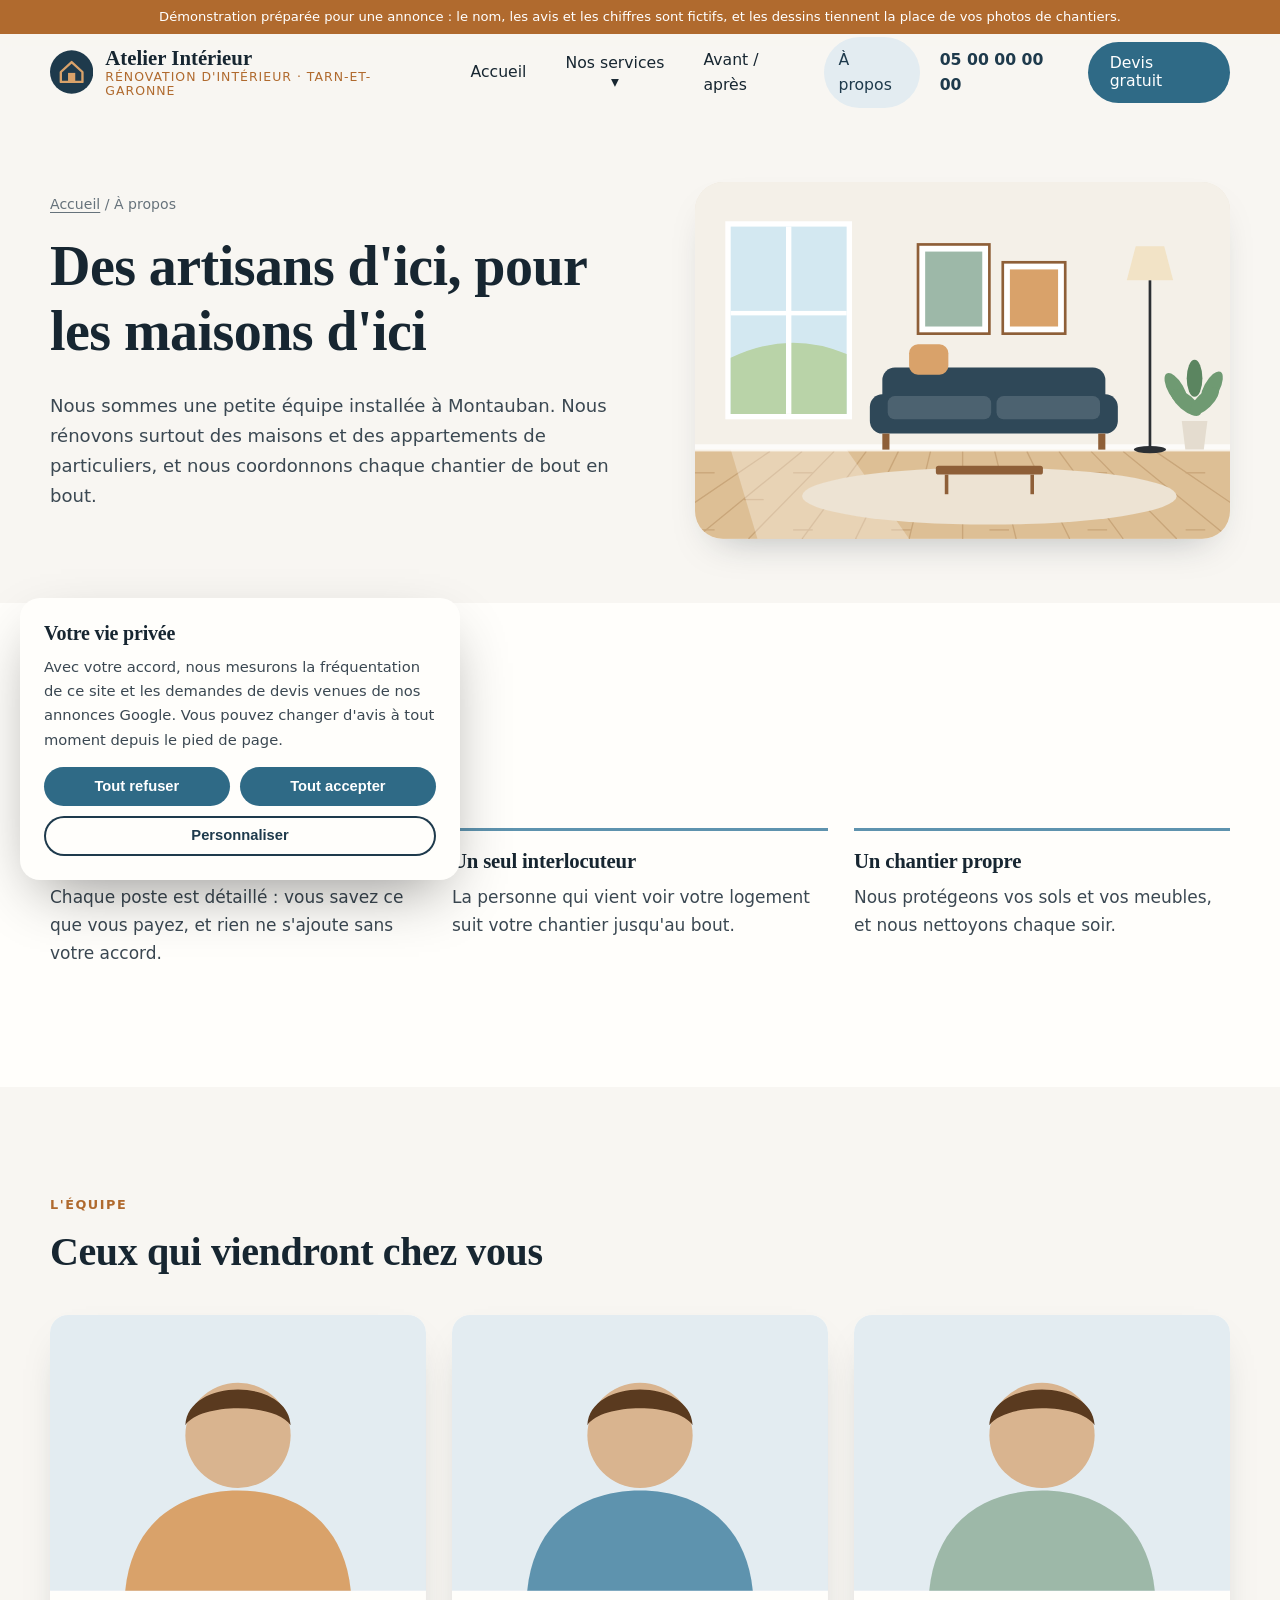
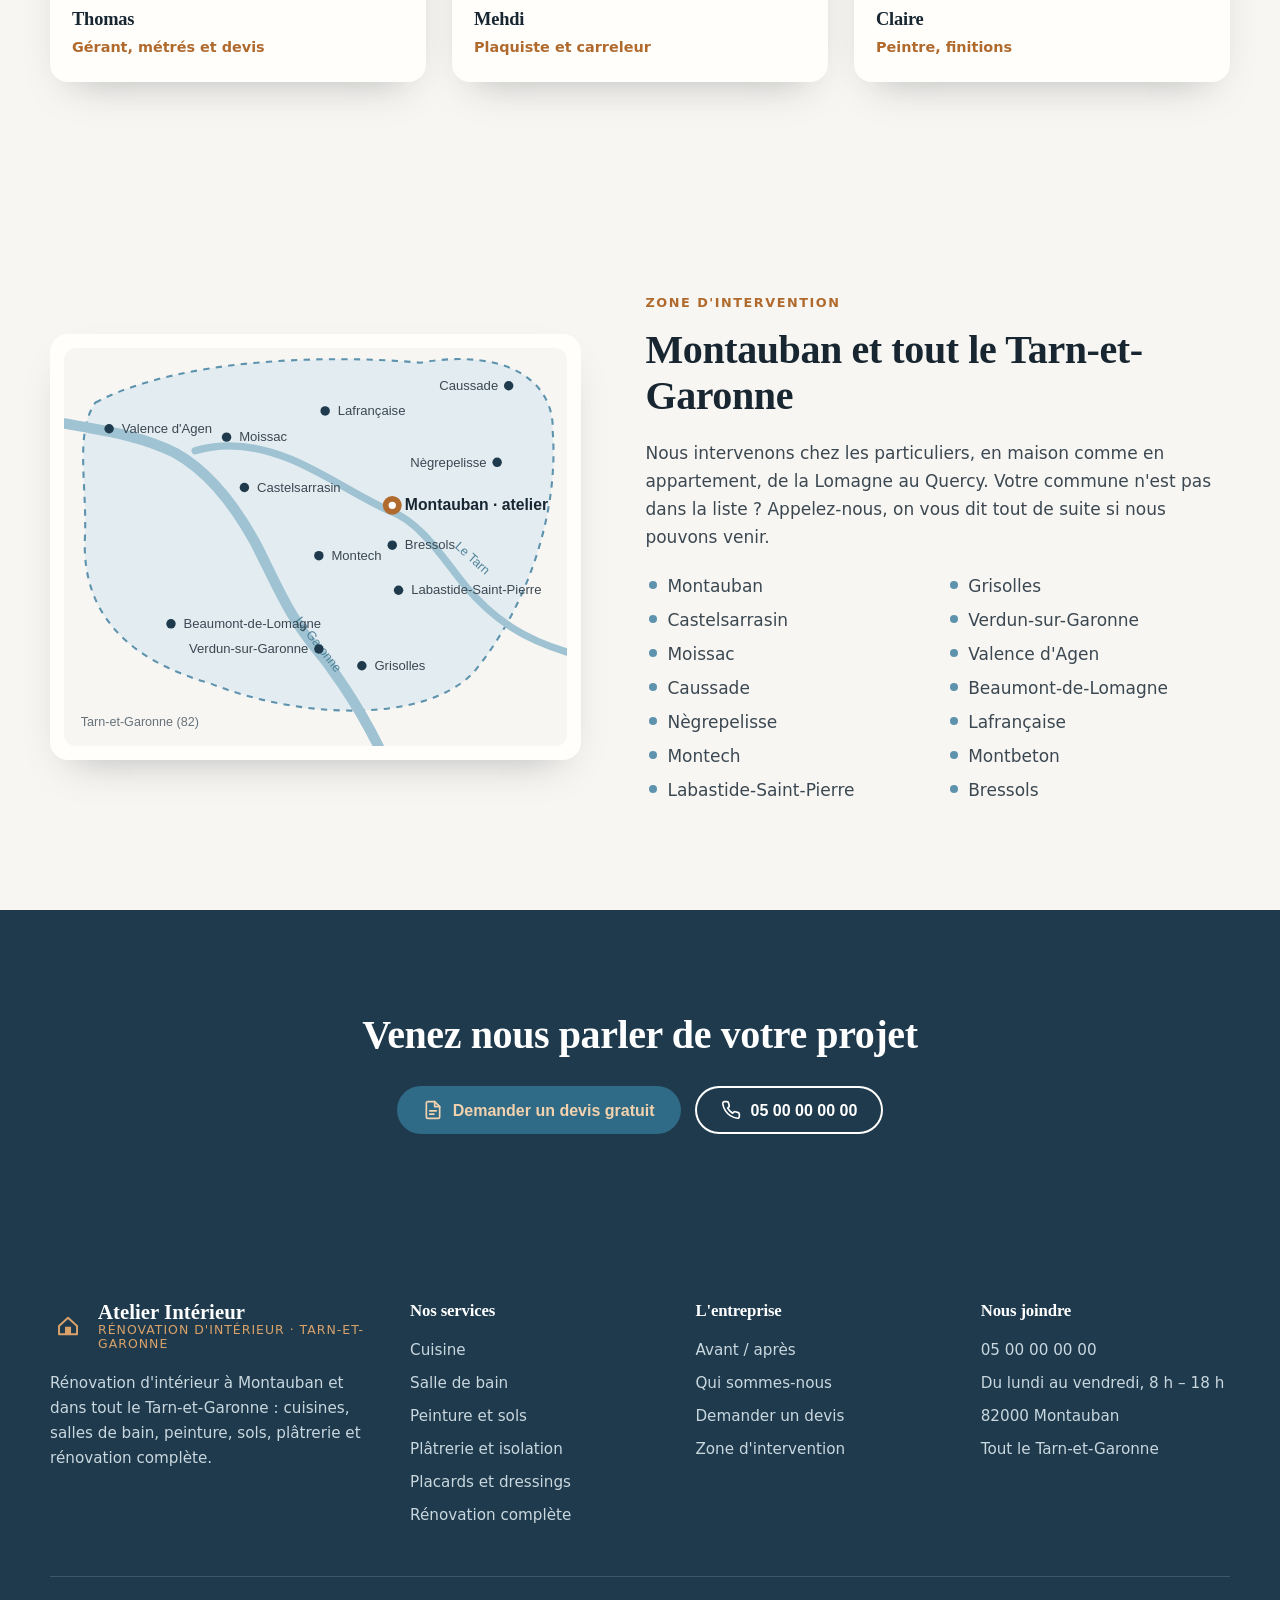
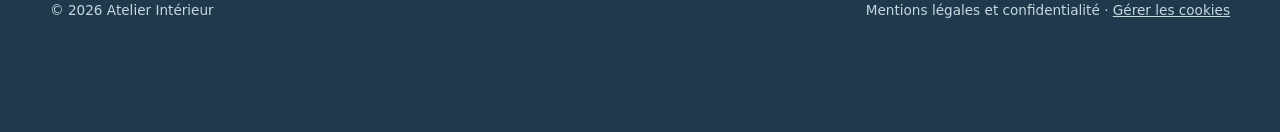
==== commit 94cf04ae: "Bandeau neutre et page qui ne saute plus au chargement" ====
--- a/a-propos.html
+++ b/a-propos.html
@@ -18,7 +18,7 @@
   <link rel="stylesheet" href="assets/style.css">
 </head>
 <body>
-  <div class="bandeau-demo">Démonstration préparée pour votre annonce : le nom, les avis et les chiffres sont fictifs, et les dessins tiennent la place de vos photos de chantiers.</div>
+  <div class="bandeau-demo">Démonstration préparée pour une annonce : le nom, les avis et les chiffres sont fictifs, et les dessins tiennent la place de vos photos de chantiers.</div>
   <header class="entete">
     <div class="conteneur">
       <a class="marque" href="index.html" aria-label="Atelier Intérieur, accueil"><svg viewBox="0 0 48 48" aria-hidden="true"><circle cx="24" cy="24" r="24" fill="#1E3A4C"/><path d="M12 24 L24 13 L36 24 V35 H12Z" fill="none" stroke="#D9A26A" stroke-width="2.6" stroke-linejoin="round"/><rect x="20" y="25" width="8" height="10" fill="#D9A26A"/></svg><span class="marque-nom"><strong>Atelier Intérieur</strong><span>Rénovation d'intérieur · Tarn-et-Garonne</span></span></a>
--- a/assets/style.css
+++ b/assets/style.css
@@ -1,6 +1,6 @@
 /* Démo rénovation d'intérieur : tons clairs et lumineux (blanc cassé, bleu ardoise, cuivre), appel et devis à portée de pouce */
-@font-face { font-family: "Fraunces"; src: url("fonts/fraunces.woff2") format("woff2"); font-weight: 400 700; font-display: swap; }
-@font-face { font-family: "Inter"; src: url("fonts/inter.woff2") format("woff2"); font-weight: 100 900; font-display: swap; }
+@font-face { font-family: "Fraunces"; src: url("fonts/fraunces.woff2") format("woff2"); font-weight: 400 700; font-display: optional; }
+@font-face { font-family: "Inter"; src: url("fonts/inter.woff2") format("woff2"); font-weight: 100 900; font-display: optional; }
 
 :root {
   --foret: #1E3A4C;
@@ -303,3 +303,20 @@
   .boutons .bouton { flex: 1 1 100%; justify-content: center; }
 }
 @media (prefers-reduced-motion: reduce) { * { transition: none !important; scroll-behavior: auto !important; } }
+
+/* Menu sur une ligne entre le téléphone et l'ordinateur, plus serré et sans le numéro, repris ailleurs dans la page (06/11) */
+@media (min-width: 901px) and (max-width: 1180px) {
+  .entete:not(.entete-rideau) > .conteneur { gap: 14px; }
+  .entete:not(.entete-rideau) .marque-nom :is(strong, span) { white-space: nowrap; }
+  .entete:not(.entete-rideau) .nav :is(a, .ouvrir-sous-menu) { white-space: nowrap; }
+  .entete:not(.entete-rideau) .nav li > :is(a:not(.bouton), .ouvrir-sous-menu) { padding-inline: 8px; margin-inline: 0; font-size: .93rem; }
+  .entete:not(.entete-rideau) .nav .bouton, .entete:not(.entete-rideau) .nav .bouton:hover { padding: 10px 14px; font-size: .93rem; }
+  .entete:not(.entete-rideau, .entete-deux-etages) .nav a[href^="tel:"]:not(.bouton) { display: none; }
+}
+
+/* Ce menu dépasse de peu à ces largeurs : encore un peu plus serré (06/11) */
+@media (min-width: 901px) and (max-width: 980px) {
+  .entete:not(.entete-rideau) > .conteneur { gap: 8px; }
+  .entete:not(.entete-rideau) .nav li > :is(a:not(.bouton), .ouvrir-sous-menu) { padding-inline: 5px; font-size: .9rem; }
+  .entete:not(.entete-rideau) .nav .bouton, .entete:not(.entete-rideau) .nav .bouton:hover { padding: 9px 11px; font-size: .9rem; }
+}
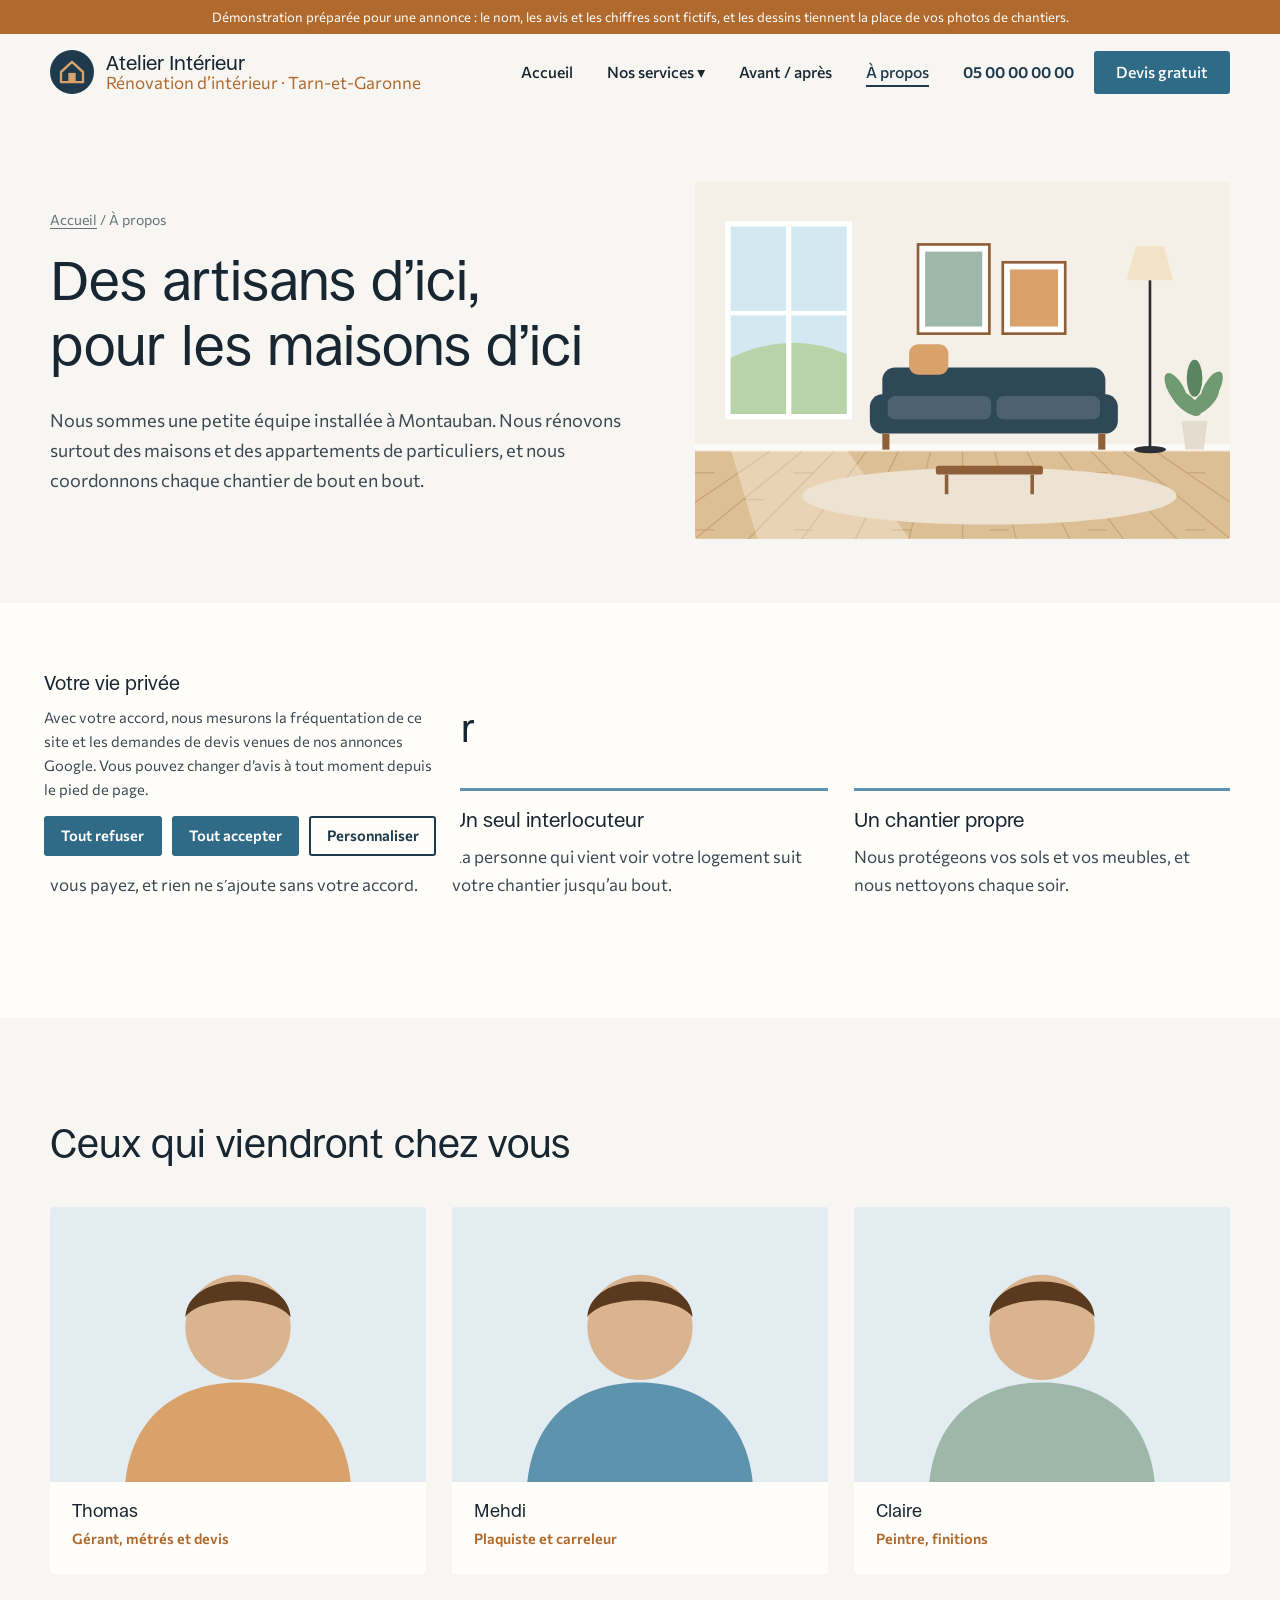
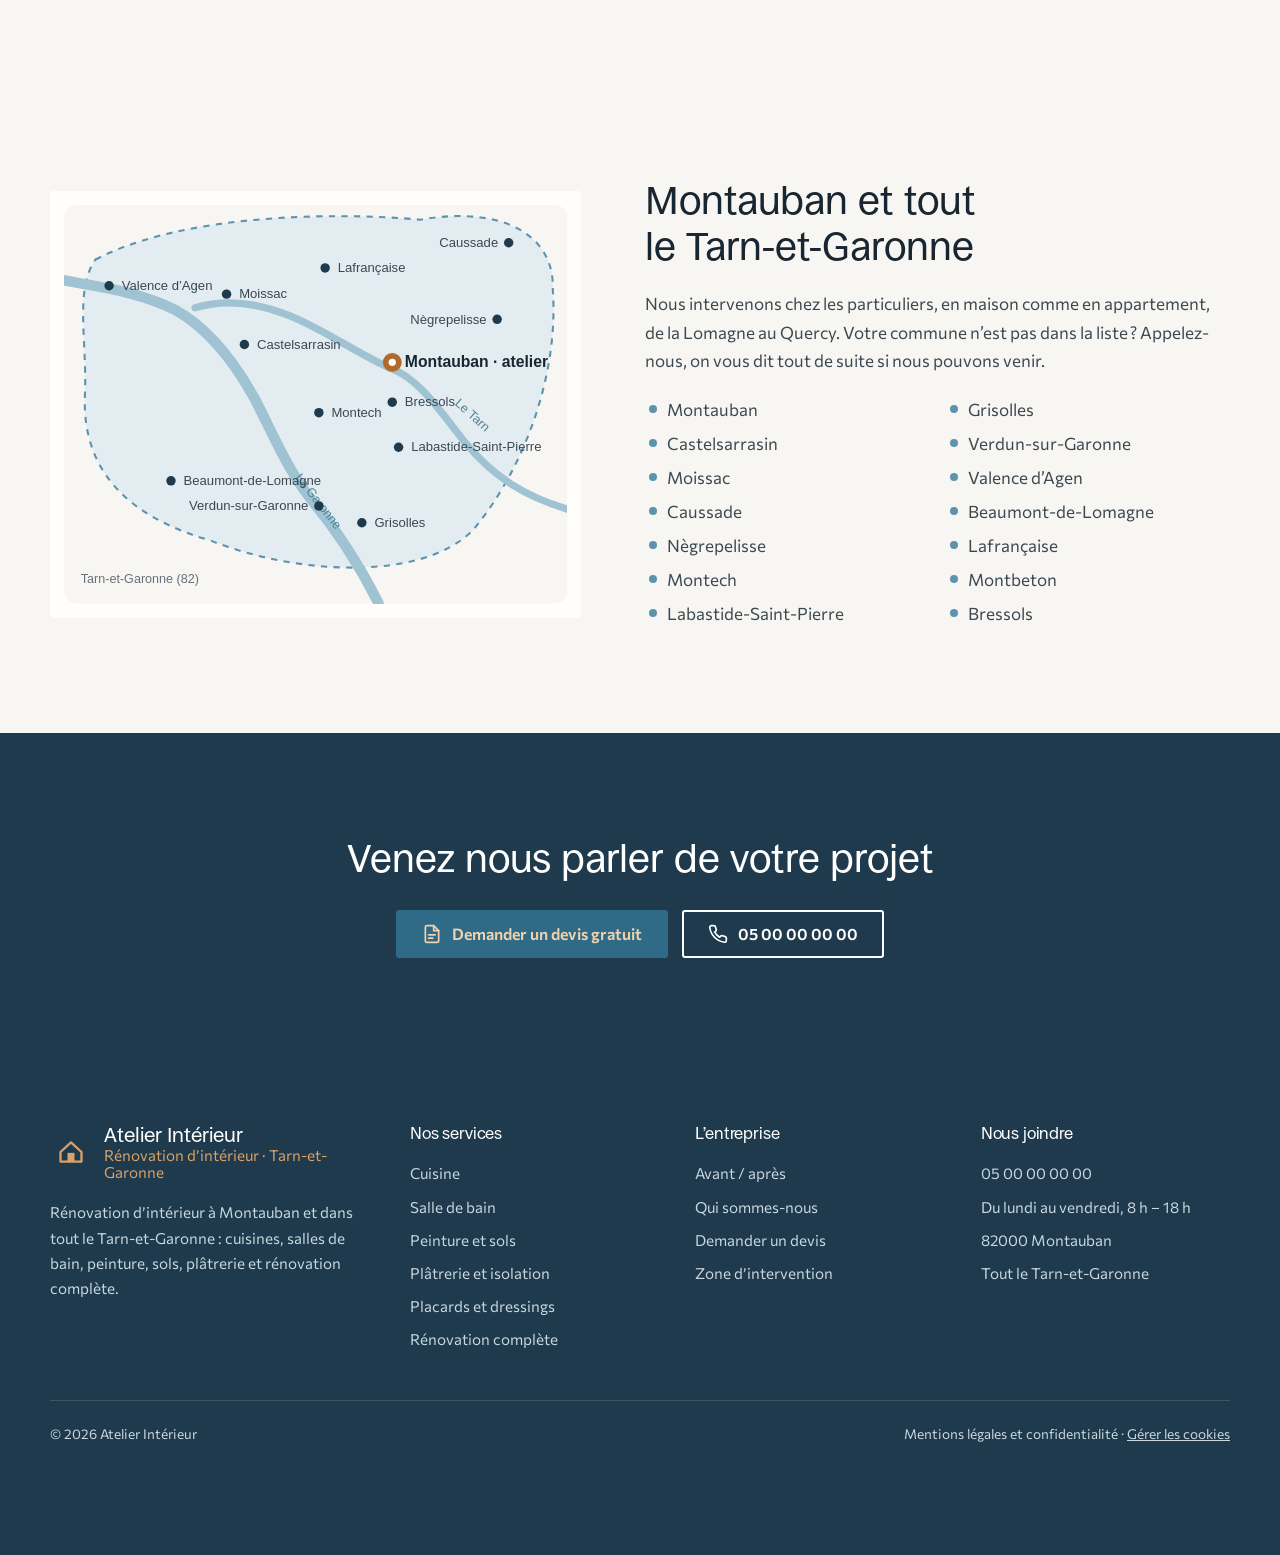
==== commit f94ac845: "Reprise : polices, typographie, filets" ====
--- a/a-propos.html
+++ b/a-propos.html
@@ -3,7 +3,7 @@
 <head>
   <meta charset="utf-8">
   <meta name="viewport" content="width=device-width, initial-scale=1">
-  <title>Qui sommes-nous : artisans à Montauban | Atelier Intérieur</title>
+  <title>Qui sommes-nous : artisans à Montauban | Atelier Intérieur</title>
   <meta name="description" content="Une équipe d'artisans de la rénovation installée à Montauban, au service des particuliers du Tarn-et-Garonne.">
   <!-- Démonstration : hors des moteurs de recherche. Le vrai site sera indexé. -->
   <meta name="robots" content="noindex, nofollow">
@@ -14,14 +14,16 @@
   <meta property="og:description" content="Une équipe d'artisans de la rénovation installée à Montauban, au service des particuliers du Tarn-et-Garonne.">
   <meta name="theme-color" content="#1E3A4C">
   <link rel="icon" href="data:image/svg+xml,%3Csvg%20xmlns%3D%22http%3A%2F%2Fwww.w3.org%2F2000%2Fsvg%22%20viewBox%3D%220%200%2048%2048%22%20aria-hidden%3D%22true%22%3E%3Ccircle%20cx%3D%2224%22%20cy%3D%2224%22%20r%3D%2224%22%20fill%3D%22%231E3A4C%22%2F%3E%3Cpath%20d%3D%22M12%2024%20L24%2013%20L36%2024%20V35%20H12Z%22%20fill%3D%22none%22%20stroke%3D%22%23D9A26A%22%20stroke-width%3D%222.6%22%20stroke-linejoin%3D%22round%22%2F%3E%3Crect%20x%3D%2220%22%20y%3D%2225%22%20width%3D%228%22%20height%3D%2210%22%20fill%3D%22%23D9A26A%22%2F%3E%3C%2Fsvg%3E">
-  <link rel="preload" href="assets/fonts/fraunces.woff2" as="font" type="font/woff2" crossorigin>
+  <link rel="preload" href="assets/fonts/ronzino.woff2" as="font" type="font/woff2" crossorigin>
+  <link rel="preload" href="assets/fonts/commissioner.woff2" as="font" type="font/woff2" crossorigin>
   <link rel="stylesheet" href="assets/style.css">
+  <link rel="stylesheet" href="assets/reprise.css">
 </head>
 <body>
-  <div class="bandeau-demo">Démonstration préparée pour une annonce : le nom, les avis et les chiffres sont fictifs, et les dessins tiennent la place de vos photos de chantiers.</div>
+  <div class="bandeau-demo">Démonstration préparée pour une annonce : le nom, les avis et les chiffres sont fictifs, et les dessins tiennent la place de vos photos de chantiers.</div>
   <header class="entete">
     <div class="conteneur">
-      <a class="marque" href="index.html" aria-label="Atelier Intérieur, accueil"><svg viewBox="0 0 48 48" aria-hidden="true"><circle cx="24" cy="24" r="24" fill="#1E3A4C"/><path d="M12 24 L24 13 L36 24 V35 H12Z" fill="none" stroke="#D9A26A" stroke-width="2.6" stroke-linejoin="round"/><rect x="20" y="25" width="8" height="10" fill="#D9A26A"/></svg><span class="marque-nom"><strong>Atelier Intérieur</strong><span>Rénovation d'intérieur · Tarn-et-Garonne</span></span></a>
+      <a class="marque" href="index.html" aria-label="Atelier Intérieur, accueil"><svg viewBox="0 0 48 48" aria-hidden="true"><circle cx="24" cy="24" r="24" fill="#1E3A4C"/><path d="M12 24 L24 13 L36 24 V35 H12Z" fill="none" stroke="#D9A26A" stroke-width="2.6" stroke-linejoin="round"/><rect x="20" y="25" width="8" height="10" fill="#D9A26A"/></svg><span class="marque-nom"><strong>Atelier Intérieur</strong><span>Rénovation d’intérieur · Tarn-et-Garonne</span></span></a>
       <button class="bouton-menu" aria-label="Ouvrir le menu" aria-expanded="false" aria-controls="navigation"><span></span><span></span><span></span></button>
       <nav class="nav" id="navigation" aria-label="Navigation principale">
         <ul>
@@ -50,7 +52,7 @@
       <div class="conteneur">
         <div>
           <p class="fil"><a href="index.html">Accueil</a> / À propos</p>
-          <h1>Des artisans d'ici, pour les maisons d'ici</h1>
+          <h1>Des artisans d’ici, pour les maisons d’ici</h1>
           <p class="intro">Nous sommes une petite équipe installée à Montauban. Nous rénovons surtout des maisons et des appartements de particuliers, et nous coordonnons chaque chantier de bout en bout.</p>
         </div>
         <div class="illustration"><svg viewBox="0 0 600 400" role="img" aria-label="Séjour entièrement rénové : canapé, parquet, grande fenêtre" preserveAspectRatio="xMidYMid slice">
@@ -64,15 +66,15 @@
         <span class="surtitre">Ce qui compte pour nous</span>
         <h2>Notre façon de travailler</h2>
         <div class="valeurs">
-          <div><h3>Un devis qu'on comprend</h3><p>Chaque poste est détaillé : vous savez ce que vous payez, et rien ne s'ajoute sans votre accord.</p></div>
-          <div><h3>Un seul interlocuteur</h3><p>La personne qui vient voir votre logement suit votre chantier jusqu'au bout.</p></div>
+          <div><h3>Un devis qu’on comprend</h3><p>Chaque poste est détaillé : vous savez ce que vous payez, et rien ne s’ajoute sans votre accord.</p></div>
+          <div><h3>Un seul interlocuteur</h3><p>La personne qui vient voir votre logement suit votre chantier jusqu’au bout.</p></div>
           <div><h3>Un chantier propre</h3><p>Nous protégeons vos sols et vos meubles, et nous nettoyons chaque soir.</p></div>
         </div>
       </div>
     </section>
     <section>
       <div class="conteneur">
-        <span class="surtitre">L'équipe</span>
+        <span class="surtitre">L’équipe</span>
         <h2>Ceux qui viendront chez vous</h2>
         <div class="equipe">
           <div class="membre"><svg viewBox="0 0 300 220" role="img" aria-label="Portrait de Thomas, à remplacer par une photo"><rect width="300" height="220" fill="#E3ECF1"/><circle cx="150" cy="96" r="42" fill="#D9B48F"/><path d="M60 220 C66 160 110 140 150 140 C190 140 234 160 240 220Z" fill="#D9A26A"/><path d="M108 88 C110 50 190 50 192 88 C180 70 120 70 108 88Z" fill="#5A3A1F"/></svg><div class="corps"><h3>Thomas</h3><span class="role">Gérant, métrés et devis</span></div></div>
@@ -92,13 +94,13 @@
     <text x="300" y="300" font-size="12" fill="#4F8297" transform="rotate(52 300 300)">La Garonne</text>
     <text x="452" y="230" font-size="12" fill="#4F8297" transform="rotate(42 452 230)">Le Tarn</text>
     <text x="96" y="400" font-size="12" fill="#66727B">Tarn-et-Garonne (82)</text>
-    <g><circle cx="393" cy="190" r="9" fill="#B06A2E"/><circle cx="393" cy="190" r="3.5" fill="#fff"/><text x="405" y="194" font-size="15" font-weight="700" text-anchor="start" fill="#172631">Montauban · atelier</text></g><g><circle cx="252" cy="173" r="4.5" fill="#1E3A4C"/><text x="264" y="177" font-size="12.5"  text-anchor="start" fill="#3B4852">Castelsarrasin</text></g><g><circle cx="235" cy="125" r="4.5" fill="#1E3A4C"/><text x="247" y="129" font-size="12.5"  text-anchor="start" fill="#3B4852">Moissac</text></g><g><circle cx="504" cy="76" r="4.5" fill="#1E3A4C"/><text x="494" y="80" font-size="12.5"  text-anchor="end" fill="#3B4852">Caussade</text></g><g><circle cx="493" cy="149" r="4.5" fill="#1E3A4C"/><text x="483" y="153" font-size="12.5"  text-anchor="end" fill="#3B4852">Nègrepelisse</text></g><g><circle cx="323" cy="238" r="4.5" fill="#1E3A4C"/><text x="335" y="242" font-size="12.5"  text-anchor="start" fill="#3B4852">Montech</text></g><g><circle cx="399" cy="271" r="4.5" fill="#1E3A4C"/><text x="411" y="275" font-size="12.5"  text-anchor="start" fill="#3B4852">Labastide-Saint-Pierre</text></g><g><circle cx="364" cy="343" r="4.5" fill="#1E3A4C"/><text x="376" y="347" font-size="12.5"  text-anchor="start" fill="#3B4852">Grisolles</text></g><g><circle cx="323" cy="327" r="4.5" fill="#1E3A4C"/><text x="313" y="331" font-size="12.5"  text-anchor="end" fill="#3B4852">Verdun-sur-Garonne</text></g><g><circle cx="123" cy="117" r="4.5" fill="#1E3A4C"/><text x="135" y="121" font-size="12.5"  text-anchor="start" fill="#3B4852">Valence d'Agen</text></g><g><circle cx="182" cy="303" r="4.5" fill="#1E3A4C"/><text x="194" y="307" font-size="12.5"  text-anchor="start" fill="#3B4852">Beaumont-de-Lomagne</text></g><g><circle cx="329" cy="100" r="4.5" fill="#1E3A4C"/><text x="341" y="104" font-size="12.5"  text-anchor="start" fill="#3B4852">Lafrançaise</text></g><g><circle cx="393" cy="228" r="4.5" fill="#1E3A4C"/><text x="405" y="232" font-size="12.5"  text-anchor="start" fill="#3B4852">Bressols</text></g>
+    <g><circle cx="393" cy="190" r="9" fill="#B06A2E"/><circle cx="393" cy="190" r="3.5" fill="#fff"/><text x="405" y="194" font-size="15" font-weight="700" text-anchor="start" fill="#172631">Montauban · atelier</text></g><g><circle cx="252" cy="173" r="4.5" fill="#1E3A4C"/><text x="264" y="177" font-size="12.5"  text-anchor="start" fill="#3B4852">Castelsarrasin</text></g><g><circle cx="235" cy="125" r="4.5" fill="#1E3A4C"/><text x="247" y="129" font-size="12.5"  text-anchor="start" fill="#3B4852">Moissac</text></g><g><circle cx="504" cy="76" r="4.5" fill="#1E3A4C"/><text x="494" y="80" font-size="12.5"  text-anchor="end" fill="#3B4852">Caussade</text></g><g><circle cx="493" cy="149" r="4.5" fill="#1E3A4C"/><text x="483" y="153" font-size="12.5"  text-anchor="end" fill="#3B4852">Nègrepelisse</text></g><g><circle cx="323" cy="238" r="4.5" fill="#1E3A4C"/><text x="335" y="242" font-size="12.5"  text-anchor="start" fill="#3B4852">Montech</text></g><g><circle cx="399" cy="271" r="4.5" fill="#1E3A4C"/><text x="411" y="275" font-size="12.5"  text-anchor="start" fill="#3B4852">Labastide-Saint-Pierre</text></g><g><circle cx="364" cy="343" r="4.5" fill="#1E3A4C"/><text x="376" y="347" font-size="12.5"  text-anchor="start" fill="#3B4852">Grisolles</text></g><g><circle cx="323" cy="327" r="4.5" fill="#1E3A4C"/><text x="313" y="331" font-size="12.5"  text-anchor="end" fill="#3B4852">Verdun-sur-Garonne</text></g><g><circle cx="123" cy="117" r="4.5" fill="#1E3A4C"/><text x="135" y="121" font-size="12.5"  text-anchor="start" fill="#3B4852">Valence d’Agen</text></g><g><circle cx="182" cy="303" r="4.5" fill="#1E3A4C"/><text x="194" y="307" font-size="12.5"  text-anchor="start" fill="#3B4852">Beaumont-de-Lomagne</text></g><g><circle cx="329" cy="100" r="4.5" fill="#1E3A4C"/><text x="341" y="104" font-size="12.5"  text-anchor="start" fill="#3B4852">Lafrançaise</text></g><g><circle cx="393" cy="228" r="4.5" fill="#1E3A4C"/><text x="405" y="232" font-size="12.5"  text-anchor="start" fill="#3B4852">Bressols</text></g>
   </svg></div>
         <div>
-          <span class="surtitre">Zone d'intervention</span>
+          <span class="surtitre">Zone d’intervention</span>
           <h2>Montauban et tout le Tarn-et-Garonne</h2>
-          <p>Nous intervenons chez les particuliers, en maison comme en appartement, de la Lomagne au Quercy. Votre commune n'est pas dans la liste ? Appelez-nous, on vous dit tout de suite si nous pouvons venir.</p>
-          <ul class="communes"><li>Montauban</li><li>Castelsarrasin</li><li>Moissac</li><li>Caussade</li><li>Nègrepelisse</li><li>Montech</li><li>Labastide-Saint-Pierre</li><li>Grisolles</li><li>Verdun-sur-Garonne</li><li>Valence d'Agen</li><li>Beaumont-de-Lomagne</li><li>Lafrançaise</li><li>Montbeton</li><li>Bressols</li></ul>
+          <p>Nous intervenons chez les particuliers, en maison comme en appartement, de la Lomagne au Quercy. Votre commune n’est pas dans la liste ? Appelez-nous, on vous dit tout de suite si nous pouvons venir.</p>
+          <ul class="communes"><li>Montauban</li><li>Castelsarrasin</li><li>Moissac</li><li>Caussade</li><li>Nègrepelisse</li><li>Montech</li><li>Labastide-Saint-Pierre</li><li>Grisolles</li><li>Verdun-sur-Garonne</li><li>Valence d’Agen</li><li>Beaumont-de-Lomagne</li><li>Lafrançaise</li><li>Montbeton</li><li>Bressols</li></ul>
         </div>
       </div>
     </section>
@@ -110,16 +112,16 @@
     <div class="conteneur">
       <div class="grille">
         <div>
-          <a class="marque" href="index.html" aria-label="Accueil"><svg viewBox="0 0 48 48" aria-hidden="true"><circle cx="24" cy="24" r="24" fill="#1E3A4C"/><path d="M12 24 L24 13 L36 24 V35 H12Z" fill="none" stroke="#D9A26A" stroke-width="2.6" stroke-linejoin="round"/><rect x="20" y="25" width="8" height="10" fill="#D9A26A"/></svg><span class="marque-nom"><strong>Atelier Intérieur</strong><span>Rénovation d'intérieur · Tarn-et-Garonne</span></span></a>
-          <p style="margin-top:20px;max-width:330px">Rénovation d'intérieur à Montauban et dans tout le Tarn-et-Garonne : cuisines, salles de bain, peinture, sols, plâtrerie et rénovation complète.</p>
+          <a class="marque" href="index.html" aria-label="Accueil"><svg viewBox="0 0 48 48" aria-hidden="true"><circle cx="24" cy="24" r="24" fill="#1E3A4C"/><path d="M12 24 L24 13 L36 24 V35 H12Z" fill="none" stroke="#D9A26A" stroke-width="2.6" stroke-linejoin="round"/><rect x="20" y="25" width="8" height="10" fill="#D9A26A"/></svg><span class="marque-nom"><strong>Atelier Intérieur</strong><span>Rénovation d’intérieur · Tarn-et-Garonne</span></span></a>
+          <p style="margin-top:20px;max-width:330px">Rénovation d’intérieur à Montauban et dans tout le Tarn-et-Garonne : cuisines, salles de bain, peinture, sols, plâtrerie et rénovation complète.</p>
         </div>
         <div>
           <h4>Nos services</h4>
           <ul><li><a href="cuisine.html">Cuisine</a></li><li><a href="salle-de-bain.html">Salle de bain</a></li><li><a href="peinture-sols-murs.html">Peinture et sols</a></li><li><a href="platrerie-isolation.html">Plâtrerie et isolation</a></li><li><a href="placards-dressing.html">Placards et dressings</a></li><li><a href="renovation-complete.html">Rénovation complète</a></li></ul>
         </div>
         <div>
-          <h4>L'entreprise</h4>
-          <ul><li><a href="realisations.html">Avant / après</a></li><li><a href="a-propos.html">Qui sommes-nous</a></li><li><a href="contact.html">Demander un devis</a></li><li><a href="contact.html#zone">Zone d'intervention</a></li></ul>
+          <h4>L’entreprise</h4>
+          <ul><li><a href="realisations.html">Avant / après</a></li><li><a href="a-propos.html">Qui sommes-nous</a></li><li><a href="contact.html">Demander un devis</a></li><li><a href="contact.html#zone">Zone d’intervention</a></li></ul>
         </div>
         <div>
           <h4>Nous joindre</h4>
@@ -138,7 +140,7 @@
   </div>
   <div class="cookies" role="dialog" aria-labelledby="cookies-titre">
     <h2 id="cookies-titre">Votre vie privée</h2>
-    <p>Avec votre accord, nous mesurons la fréquentation de ce site et les demandes de devis venues de nos annonces Google. Vous pouvez changer d'avis à tout moment depuis le pied de page.</p>
+    <p>Avec votre accord, nous mesurons la fréquentation de ce site et les demandes de devis venues de nos annonces Google. Vous pouvez changer d’avis à tout moment depuis le pied de page.</p>
     <div class="cookies-actions">
       <button class="bouton" data-cookies="refuser">Tout refuser</button>
       <button class="bouton" data-cookies="accepter">Tout accepter</button>
--- a/assets/style.css
+++ b/assets/style.css
@@ -1,6 +1,4 @@
 /* Démo rénovation d'intérieur : tons clairs et lumineux (blanc cassé, bleu ardoise, cuivre), appel et devis à portée de pouce */
-@font-face { font-family: "Fraunces"; src: url("fonts/fraunces.woff2") format("woff2"); font-weight: 400 700; font-display: optional; }
-@font-face { font-family: "Inter"; src: url("fonts/inter.woff2") format("woff2"); font-weight: 100 900; font-display: optional; }
 
 :root {
   --foret: #1E3A4C;
@@ -22,11 +20,11 @@
 
 *, *::before, *::after { box-sizing: border-box; }
 html { scroll-behavior: smooth; -webkit-text-size-adjust: 100%; }
-body { margin: 0; font-family: "Inter", system-ui, sans-serif; font-size: 17px; line-height: 1.65; color: var(--texte); background: var(--beige); }
+body { margin: 0; font-family: var(--police-texte); font-size: 17px; line-height: 1.65; color: var(--texte); background: var(--beige); }
 img, svg { display: block; max-width: 100%; }
 a { color: var(--vert); text-underline-offset: 3px; }
 a:hover { color: var(--foret); }
-h1, h2, h3, h4 { font-family: "Fraunces", Georgia, serif; color: var(--encre); line-height: 1.15; margin: 0 0 .5em; font-weight: 600; letter-spacing: -.01em; }
+h1, h2, h3, h4 { font-family: var(--police-titre); color: var(--encre); line-height: 1.15; margin: 0 0 .5em; font-weight: 600; letter-spacing: -.01em; }
 h1 { font-size: clamp(2.1rem, 5vw, 3.5rem); }
 h2 { font-size: clamp(1.7rem, 3.4vw, 2.5rem); }
 h3 { font-size: 1.3rem; }
@@ -48,7 +46,7 @@
 .bandeau-demo { background: var(--bois); color: #fff; font-size: .82rem; text-align: center; padding: 8px 16px; line-height: 1.4; }
 
 /* Boutons */
-.bouton { display: inline-flex; align-items: center; gap: 10px; background: var(--vert); color: #fff; border: 0; border-radius: 999px; padding: 14px 26px; font: 600 1rem/1.2 "Inter", sans-serif; text-decoration: none; cursor: pointer; transition: background .2s, transform .2s; }
+.bouton { display: inline-flex; align-items: center; gap: 10px; background: var(--vert); color: #fff; border: 0; border-radius: 999px; padding: 14px 26px; font: 600 1rem/1.2 var(--police-texte); text-decoration: none; cursor: pointer; transition: background .2s, transform .2s; }
 .bouton:hover { background: var(--foret); color: #fff; transform: translateY(-1px); }
 .bouton svg { width: 20px; height: 20px; flex: none; }
 .bouton-bois { background: var(--bois); }
@@ -66,7 +64,7 @@
 .marque { display: flex; align-items: center; gap: 12px; text-decoration: none; color: var(--encre); }
 .marque svg { width: 44px; height: 44px; }
 .marque-nom { display: flex; flex-direction: column; line-height: 1.1; }
-.marque-nom strong { font-family: "Fraunces", serif; font-size: 1.3rem; font-weight: 600; }
+.marque-nom strong { font-family: var(--police-titre); font-size: 1.3rem; font-weight: 600; }
 .marque-nom span { font-size: .78rem; letter-spacing: .08em; text-transform: uppercase; color: var(--bois); }
 .nav ul { list-style: none; margin: 0; padding: 0; display: flex; align-items: center; gap: 6px; }
 .nav a, .nav .ouvrir-sous-menu { display: block; padding: 10px 14px; border-radius: 999px; color: var(--encre); text-decoration: none; font-weight: 500; font-size: .98rem; background: none; border: 0; font-family: inherit; cursor: pointer; }
@@ -109,7 +107,7 @@
 .calendrier span { text-align: center; font-size: .72rem; padding: 10px 0 8px; border-radius: 8px; background: rgba(255, 255, 255, .08); }
 .calendrier span.actif { background: var(--feuille); color: #fff; font-weight: 600; }
 .credit-impot { background: var(--blanc); color: var(--texte); border-radius: var(--rayon); padding: 30px; box-shadow: var(--ombre); }
-.credit-impot .gros { font-family: "Fraunces", serif; font-size: 4rem; line-height: 1; color: var(--vert); font-weight: 600; }
+.credit-impot .gros { font-family: var(--police-titre); font-size: 4rem; line-height: 1; color: var(--vert); font-weight: 600; }
 .credit-impot h3 { margin-top: 10px; }
 .fond-foret .credit-impot h3 { color: var(--encre); }
 .petit { font-size: .82rem; color: var(--discret); }
@@ -119,7 +117,7 @@
 /* Étapes */
 .etapes { display: grid; grid-template-columns: repeat(4, 1fr); gap: 22px; margin-top: 40px; counter-reset: etape; list-style: none; padding: 0; }
 .etapes li { background: var(--blanc); border-radius: var(--rayon); padding: 26px 22px; position: relative; box-shadow: var(--ombre); }
-.etapes li::before { counter-increment: etape; content: counter(etape); display: grid; place-items: center; width: 42px; height: 42px; border-radius: 50%; background: var(--sauge-pale); color: var(--foret); font: 600 1.2rem "Fraunces", serif; margin-bottom: 14px; }
+.etapes li::before { counter-increment: etape; content: counter(etape); display: grid; place-items: center; width: 42px; height: 42px; border-radius: 50%; background: var(--sauge-pale); color: var(--foret); font: 600 1.2rem var(--police-titre); margin-bottom: 14px; }
 .etapes h3 { font-size: 1.12rem; }
 .etapes p { font-size: .95rem; margin: 0; }
 
@@ -142,7 +140,7 @@
 .avant-apres .etiquette.g { left: 12px; }
 .avant-apres .etiquette.d { right: 12px; }
 .filtres { display: flex; flex-wrap: wrap; gap: 10px; margin-top: 30px; }
-.filtre { border: 0; background: var(--blanc); color: var(--foret); border-radius: 999px; padding: 10px 18px; font: 500 .95rem "Inter", sans-serif; cursor: pointer; box-shadow: inset 0 0 0 1.5px var(--sauge); }
+.filtre { border: 0; background: var(--blanc); color: var(--foret); border-radius: 999px; padding: 10px 18px; font: 500 .95rem var(--police-texte); cursor: pointer; box-shadow: inset 0 0 0 1.5px var(--sauge); }
 .filtre[aria-pressed="true"] { background: var(--foret); color: #fff; box-shadow: none; }
 .encart { background: var(--sauge-pale); border-radius: var(--rayon); padding: 22px 26px; margin-top: 36px; display: flex; gap: 18px; align-items: flex-start; }
 .encart svg { width: 34px; height: 34px; flex: none; color: var(--vert); }
@@ -203,10 +201,10 @@
 .coordonnees { list-style: none; padding: 0; margin: 0 0 24px; }
 .coordonnees li { padding: 14px 0; border-bottom: 1px solid var(--sable); }
 .coordonnees strong { display: block; font-size: .78rem; letter-spacing: .1em; text-transform: uppercase; color: var(--bois); }
-.coordonnees .tel-gros { font: 600 1.6rem "Fraunces", serif; color: var(--foret); text-decoration: none; }
+.coordonnees .tel-gros { font: 600 1.6rem var(--police-titre); color: var(--foret); text-decoration: none; }
 form { background: var(--blanc); border-radius: 24px; padding: clamp(22px, 4vw, 40px); box-shadow: var(--ombre); }
 fieldset { border: 0; padding: 0; margin: 0 0 26px; }
-legend { font: 600 1.25rem "Fraunces", serif; color: var(--encre); margin-bottom: 14px; padding: 0; }
+legend { font: 600 1.25rem var(--police-titre); color: var(--encre); margin-bottom: 14px; padding: 0; }
 .champs { display: grid; grid-template-columns: 1fr 1fr; gap: 16px 18px; }
 .champ { display: flex; flex-direction: column; gap: 6px; }
 .champ.plein { grid-column: 1 / -1; }
--- a/assets/reprise.css
+++ b/assets/reprise.css
@@ -0,0 +1,79 @@
+/* Reprise du 06/11 (outils/demo/reprendre.mjs) */
+/* Police : Ronzino, de Luigi Gorlero et Nunzio Mazzaferro (Collletttivo), licence SIL OFL */
+@font-face { font-family: "Ronzino"; src: url("fonts/ronzino.woff2") format("woff2"); font-weight: 400; font-display: optional; }
+@font-face { font-family: "Commissioner"; src: url("fonts/commissioner.woff2") format("woff2"); font-weight: 100 900; font-display: optional; }
+:root { --police-titre: "Ronzino", system-ui, sans-serif; --police-texte: "Commissioner", system-ui, sans-serif; }
+svg text[font-family] { font-family: var(--police-texte); }
+:root { --rayon: 3px; --rayon-bouton: 3px; --ombre: none; }
+body { font-synthesis: none; }
+h1, h2, h3, legend { letter-spacing: 0; text-wrap: balance; }
+h1, h2, h3, legend, .marque-nom strong { font-weight: 400; }
+.credit-polices { font-size: .9rem; color: var(--discret); }
+
+/* La petite ligne au-dessus des titres : gardée dans le premier bloc de la page (elle y dit le métier et le lieu), retirée ailleurs */
+.surtitre { display: none; }
+main > :first-child .surtitre { display: inline-block; font-size: 1rem; font-weight: 500; letter-spacing: 0; text-transform: none; margin-bottom: 6px; }
+.bouton { border-radius: var(--rayon-bouton); }
+
+/* En-tête : lien actif souligné, pas de pastille */
+.nav a, .nav .ouvrir-sous-menu { border-radius: 0; }
+.entete:not(.entete-deux-etages) .nav a:not(.bouton):is(:hover, [aria-current="page"]), .entete:not(.entete-deux-etages) .nav .ouvrir-sous-menu:hover { background: none; text-decoration: underline; text-decoration-thickness: 2px; text-underline-offset: 7px; }
+.nav a.bouton[aria-current="page"], .nav a.bouton[aria-current="page"]:hover { background: var(--accent); color: var(--sur-accent); }
+.bouton-menu { background: none; box-shadow: inset 0 0 0 1px var(--bord); border-radius: var(--rayon-bouton); }
+.sous-menu ul { border: 1px solid var(--bord); border-radius: var(--rayon); box-shadow: none; }
+
+/* Avis et étapes : un filet, le numéro en grand, pas de carte ni de rond */
+.avis { background: none; border-top: 1px solid currentColor; border-radius: 0; box-shadow: none; padding: 16px 0 0; }
+.avis .initiale, .auteur .initiale { display: none; }
+.etapes li { background: none; border-top: 1px solid currentColor; border-radius: 0; box-shadow: none; padding: 14px 0 0; }
+.etapes li::before { display: block; width: auto; height: auto; background: none; border-radius: 0; color: var(--accent); font: 400 2.4rem/1 var(--police-titre); margin-bottom: 14px; }
+
+/* Formulaires et bannière */
+form[data-formulaire], .succes, .cookies { border: 1px solid var(--bord); border-radius: var(--rayon); box-shadow: none; }
+
+/* Relevé dans les feuilles de la démo : coins arrondis */
+.bouton,
+.nav a, .nav .ouvrir-sous-menu,
+.sous-menu ul,
+.sous-menu ul a,
+.bouton-menu,
+.note-google,
+.illustration,
+.illustration .legende-photo,
+.heros .illustration,
+.calendrier span,
+.avant-apres .etiquette,
+.filtre,
+.formule .pastille,
+.autres-services a,
+form,
+input[type=text], input[type=email], input[type=tel], select, textarea,
+.puces span,
+.depot,
+.apercu img,
+.suggestions,
+.suggestions li,
+.succes,
+.cookies { border-radius: var(--rayon); }
+
+/* Relevé : ombres */
+.note-google,
+.illustration,
+.carte-service,
+.credit-impot,
+.etapes li,
+.realisation,
+.avis,
+.carte-zone,
+.formule,
+.membre,
+form,
+input:focus, select:focus, textarea:focus,
+.succes { box-shadow: none; }
+
+/* Relevé : petites capitales espacées */
+.surtitre,
+.marque-nom span,
+.realisation .lieu,
+.avant-apres .etiquette,
+.coordonnees strong { text-transform: none; letter-spacing: 0; font-size: max(.85rem, 1em); }
